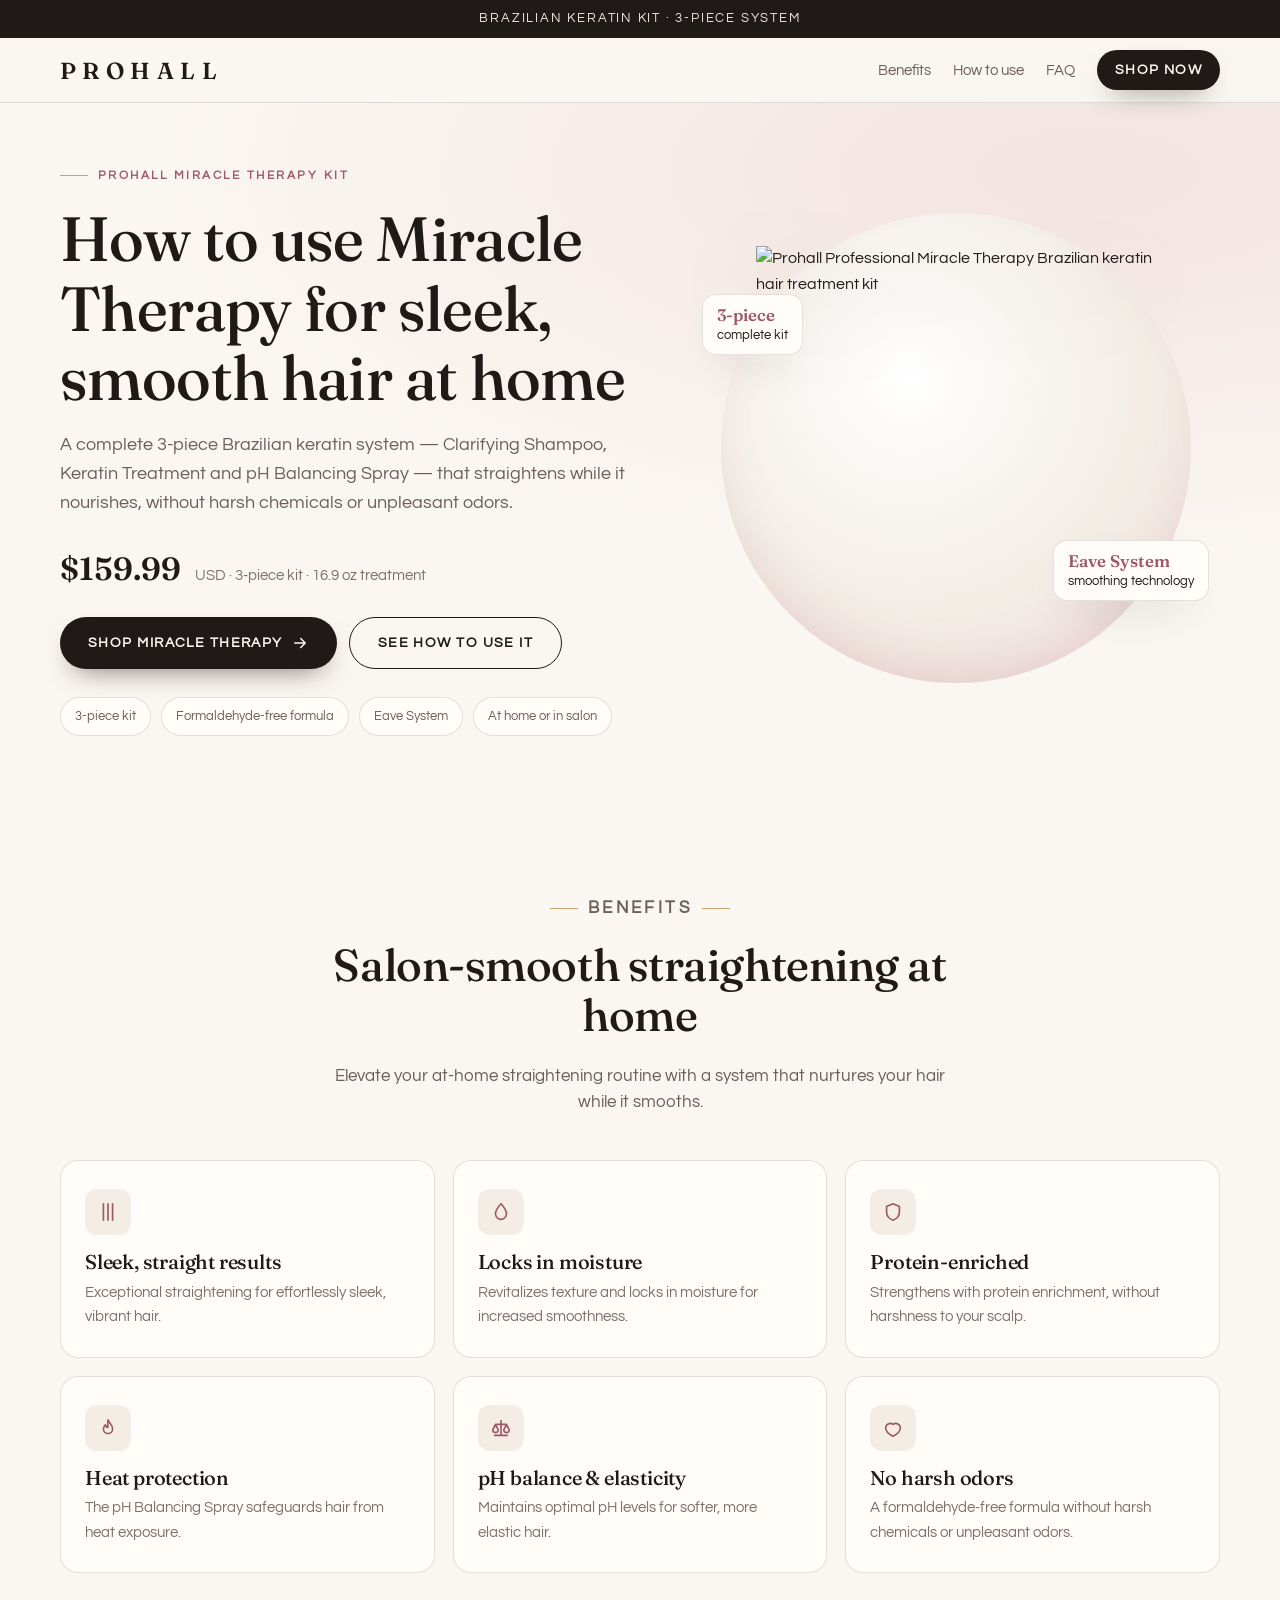
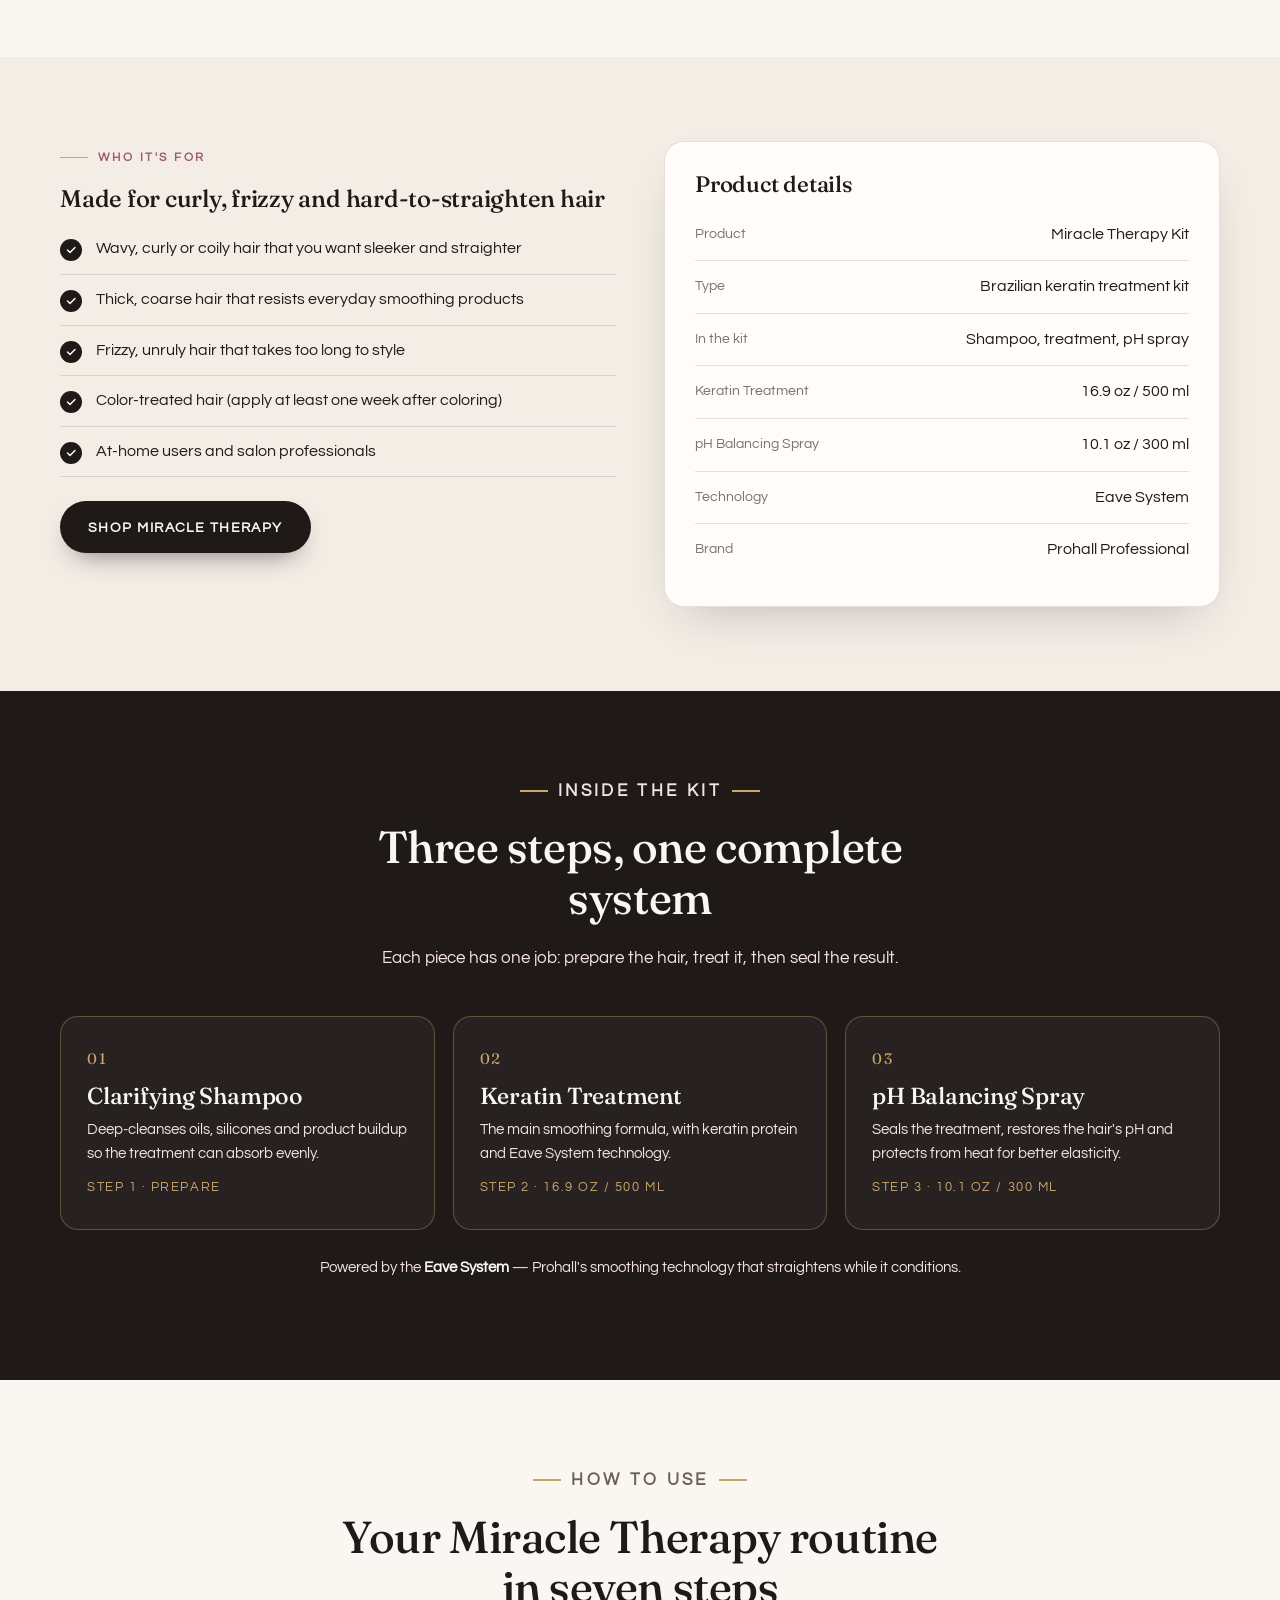
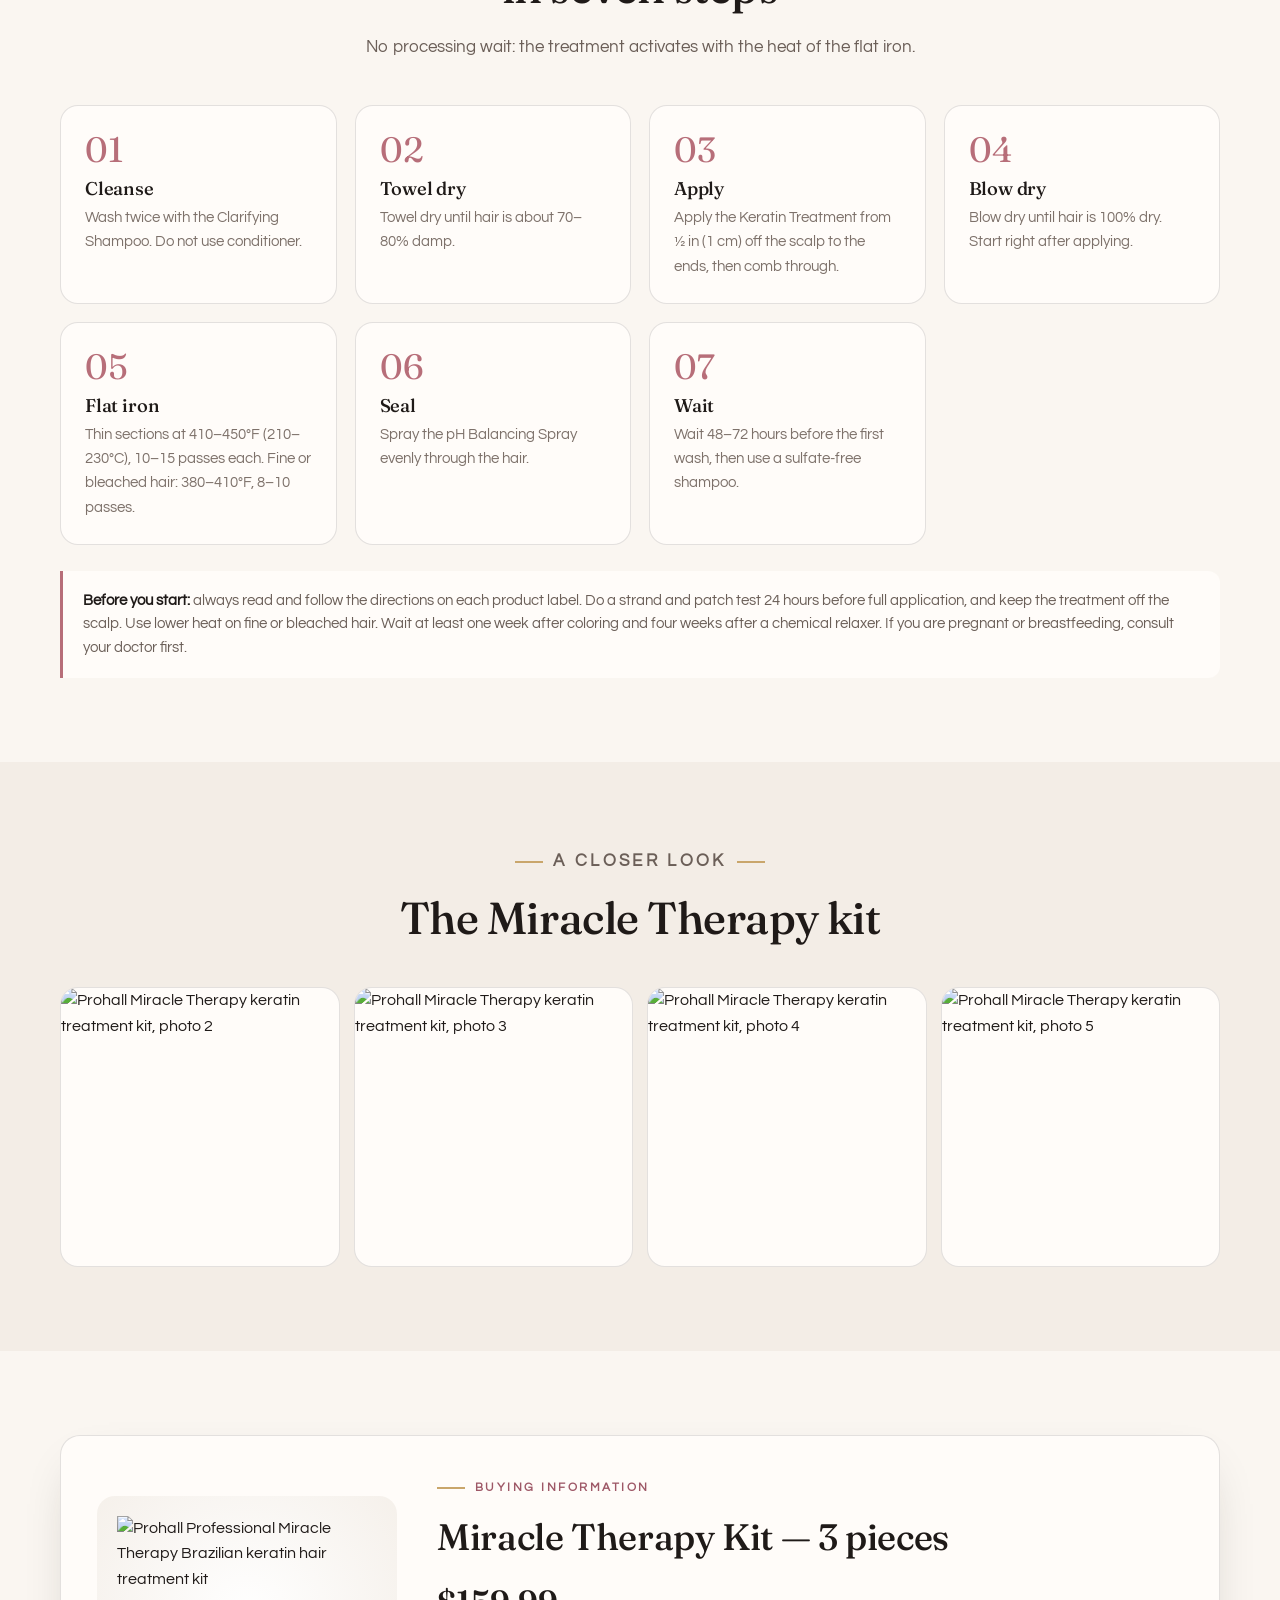
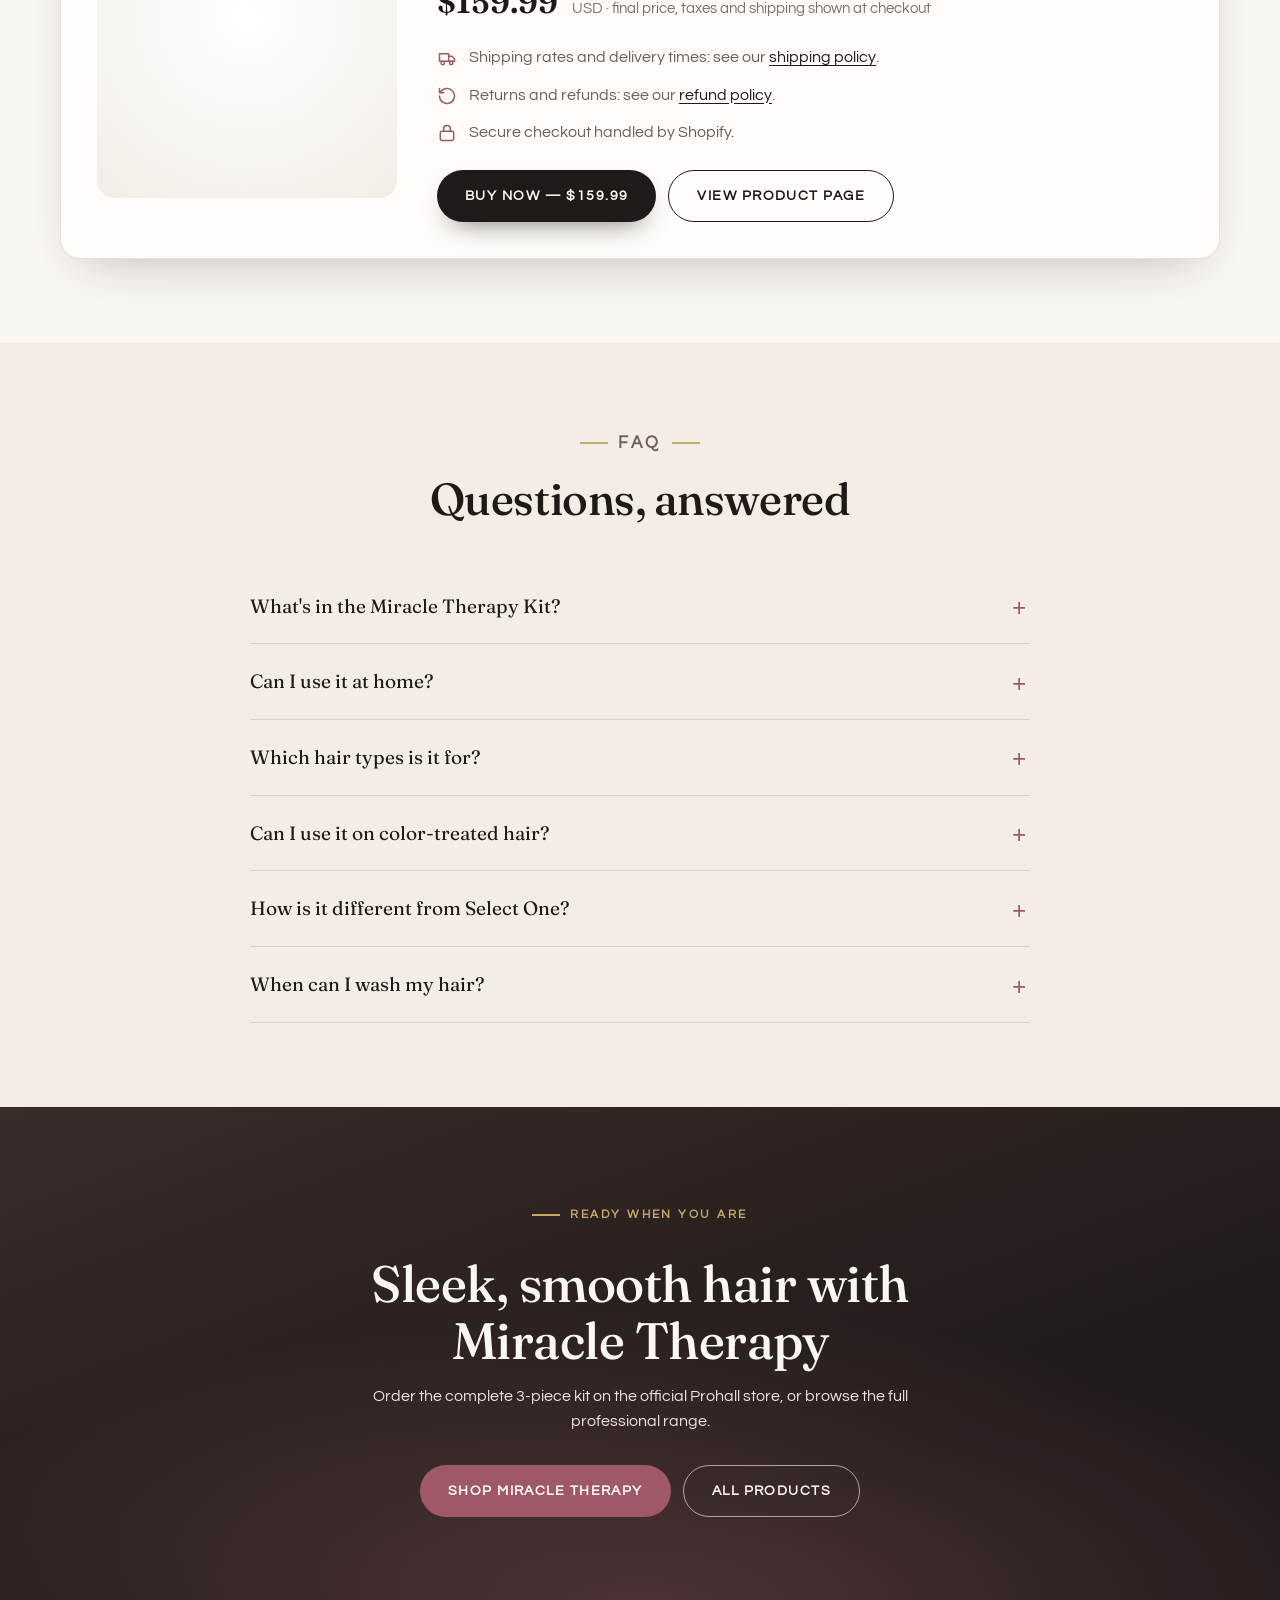
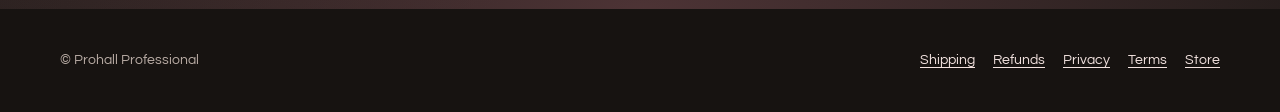
==== miracle-therapy/v1/b/index.html @ c18e9345 "Add Prohall Miracle Therapy Kit — A/B landing pages (v1) Two headline-test pages sharing one stylesh" ====
<!doctype html>
<html lang="en">
<head>
  <meta charset="utf-8">
  <meta name="viewport" content="width=device-width, initial-scale=1">
  <!-- VERSION B — headline test. Only the <title> and <h1> differ from version A. -->
  <title>How to Use Miracle Therapy | Prohall Brazilian Keratin Treatment Kit</title>
  <meta name="description" content="Prohall Miracle Therapy Kit: Clarifying Shampoo, Keratin Treatment 16.9 oz and pH Balancing Spray 10.1 oz. A 3-step Brazilian keratin system for at-home or salon straightening.">
  <meta name="robots" content="noindex">
  <link rel="preconnect" href="https://fonts.googleapis.com">
  <link rel="preconnect" href="https://fonts.gstatic.com" crossorigin>
  <link rel="stylesheet" href="https://fonts.googleapis.com/css2?family=Fraunces:ital,opsz,wght@0,9..144,400..700;1,9..144,400..700&family=Questrial&display=swap">
  <link rel="preload" as="image" href="https://cdn.shopify.com/s/files/1/0581/4065/5793/files/av.png?v=1733241601&width=900">
  <link rel="stylesheet" href="../assets/styles.css">
</head>
<body>
  <a class="skip" href="#main">Skip to content</a>

  <div class="announce">Brazilian keratin kit · 3-piece system</div>

  <header class="site-header">
    <div class="wrap">
      <span class="logo" aria-label="Prohall">PROHALL</span>
      <nav class="header-links" aria-label="Page">
        <a class="hide-sm" href="#benefits">Benefits</a>
        <a class="hide-sm" href="#how-to-use">How to use</a>
        <a class="hide-sm" href="#faq">FAQ</a>
        <a class="btn btn-primary" href="https://shop.prohall.ai/products/brazilian-keratin-hair-treatment-kit-straightening-blowout-formaldehyde-free-prohall-professional-miracle-therapy-17oz-keratina-queratina-alisador-para-el-pelo">Shop now</a>
      </nav>
    </div>
  </header>

  <main id="main">

    <!-- ============ HERO ============ -->
    <section class="hero" aria-labelledby="hero-title">
      <div class="wrap hero-grid">
        <div>
          <p class="eyebrow">Prohall Miracle Therapy Kit</p>
          <h1 id="hero-title">How to use Miracle Therapy for sleek, smooth hair at home</h1>
          <p class="hero-lede">A complete 3-piece Brazilian keratin system — Clarifying Shampoo, Keratin Treatment and pH Balancing Spray — that straightens while it nourishes, without harsh chemicals or unpleasant odors.</p>

          <div class="price-row">
            <span class="price">$159.99</span>
            <span class="price-note">USD &middot; 3-piece kit · 16.9 oz treatment</span>
          </div>

          <div class="cta-row">
            <a class="btn btn-primary" href="https://shop.prohall.ai/products/brazilian-keratin-hair-treatment-kit-straightening-blowout-formaldehyde-free-prohall-professional-miracle-therapy-17oz-keratina-queratina-alisador-para-el-pelo">
              Shop Miracle Therapy
              <svg viewBox="0 0 24 24" fill="none" stroke="currentColor" stroke-width="2" stroke-linecap="round" stroke-linejoin="round" aria-hidden="true"><path d="M5 12h14M13 6l6 6-6 6"/></svg>
            </a>
            <a class="btn btn-ghost" href="#how-to-use">See how to use it</a>
          </div>

          <ul class="chips" aria-label="Product highlights"><li>3-piece kit</li><li>Formaldehyde-free formula</li><li>Eave System</li><li>At home or in salon</li></ul>
        </div>

        <div class="hero-visual">
          <div class="halo" aria-hidden="true"></div>
          <img src="https://cdn.shopify.com/s/files/1/0581/4065/5793/files/av.png?v=1733241601&width=900"
               width="3124" height="3152"
               alt="Prohall Professional Miracle Therapy Brazilian keratin hair treatment kit">
          <div class="float-tag t1" aria-hidden="true"><strong>3-piece</strong>complete kit</div>
          <div class="float-tag t2" aria-hidden="true"><strong>Eave System</strong>smoothing technology</div>
        </div>
      </div>
    </section>

    <!-- ============ BENEFITS ============ -->
    <section class="section" id="benefits" aria-labelledby="benefits-title">
      <div class="wrap">
        <div class="section-head center">
          <p class="eyebrow">Benefits</p>
          <h2 id="benefits-title">Salon-smooth straightening at home</h2>
          <p>Elevate your at-home straightening routine with a system that nurtures your hair while it smooths.</p>
        </div>

        <div class="benefits">
          <article class="benefit">
            <div class="icon"><svg viewBox="0 0 24 24" fill="none" stroke="currentColor" stroke-width="1.8" stroke-linecap="round" stroke-linejoin="round" aria-hidden="true"><path d="M7 3v18M12 3v18M17 3v18"/></svg></div>
            <h3>Sleek, straight results</h3>
            <p>Exceptional straightening for effortlessly sleek, vibrant hair.</p>
          </article>
          <article class="benefit">
            <div class="icon"><svg viewBox="0 0 24 24" fill="none" stroke="currentColor" stroke-width="1.8" stroke-linecap="round" stroke-linejoin="round" aria-hidden="true"><path d="M12 3s6 6.5 6 11a6 6 0 0 1-12 0c0-4.5 6-11 6-11z"/></svg></div>
            <h3>Locks in moisture</h3>
            <p>Revitalizes texture and locks in moisture for increased smoothness.</p>
          </article>
          <article class="benefit">
            <div class="icon"><svg viewBox="0 0 24 24" fill="none" stroke="currentColor" stroke-width="1.8" stroke-linecap="round" stroke-linejoin="round" aria-hidden="true"><path d="M12 3l7 3v6c0 4.5-3 7.5-7 9-4-1.5-7-4.5-7-9V6z"/></svg></div>
            <h3>Protein-enriched</h3>
            <p>Strengthens with protein enrichment, without harshness to your scalp.</p>
          </article>
          <article class="benefit">
            <div class="icon"><svg viewBox="0 0 24 24" fill="none" stroke="currentColor" stroke-width="1.8" stroke-linecap="round" stroke-linejoin="round" aria-hidden="true"><path d="M12 3c1 4 5 5 5 10a5 5 0 0 1-10 0c0-2 1-3.5 2-4.5.5 2 1.5 3 3 3-1-3 0-6 0-8.5z"/></svg></div>
            <h3>Heat protection</h3>
            <p>The pH Balancing Spray safeguards hair from heat exposure.</p>
          </article>
          <article class="benefit">
            <div class="icon"><svg viewBox="0 0 24 24" fill="none" stroke="currentColor" stroke-width="1.8" stroke-linecap="round" stroke-linejoin="round" aria-hidden="true"><path d="M12 4v16M5 20h14M6 8h12M6 8l-3 6a3 3 0 0 0 6 0zM18 8l-3 6a3 3 0 0 0 6 0z"/></svg></div>
            <h3>pH balance &amp; elasticity</h3>
            <p>Maintains optimal pH levels for softer, more elastic hair.</p>
          </article>
          <article class="benefit">
            <div class="icon"><svg viewBox="0 0 24 24" fill="none" stroke="currentColor" stroke-width="1.8" stroke-linecap="round" stroke-linejoin="round" aria-hidden="true"><path d="M20 12c0 5-8 9-8 9s-8-4-8-9a5 5 0 0 1 8-4 5 5 0 0 1 8 4z"/></svg></div>
            <h3>No harsh odors</h3>
            <p>A formaldehyde-free formula without harsh chemicals or unpleasant odors.</p>
          </article>
        </div>
      </div>
    </section>

    <!-- ============ WHO IT'S FOR + SPEC ============ -->
    <section class="section section-alt" id="details" aria-labelledby="details-title">
      <div class="wrap split">
        <div>
          <p class="eyebrow">Who it&#x27;s for</p>
          <h2 id="details-title">Made for curly, frizzy and hard-to-straighten hair</h2>
          <ul class="ticks">
            <li>Wavy, curly or coily hair that you want sleeker and straighter</li>
            <li>Thick, coarse hair that resists everyday smoothing products</li>
            <li>Frizzy, unruly hair that takes too long to style</li>
            <li>Color-treated hair (apply at least one week after coloring)</li>
            <li>At-home users and salon professionals</li>
          </ul>
          <a class="btn btn-primary" href="https://shop.prohall.ai/products/brazilian-keratin-hair-treatment-kit-straightening-blowout-formaldehyde-free-prohall-professional-miracle-therapy-17oz-keratina-queratina-alisador-para-el-pelo">Shop Miracle Therapy</a>
        </div>

        <aside class="spec" aria-label="Product details">
          <h3>Product details</h3>
          <dl>
            <dt>Product</dt><dd>Miracle Therapy Kit</dd>
            <dt>Type</dt><dd>Brazilian keratin treatment kit</dd>
            <dt>In the kit</dt><dd>Shampoo, treatment, pH spray</dd>
            <dt>Keratin Treatment</dt><dd>16.9 oz / 500 ml</dd>
            <dt>pH Balancing Spray</dt><dd>10.1 oz / 300 ml</dd>
            <dt>Technology</dt><dd>Eave System</dd>
            <dt>Brand</dt><dd>Prohall Professional</dd>
          </dl>
        </aside>
      </div>
    </section>

    <!-- ============ FORMULA / KIT ============ -->
    <section class="section section-dark" id="formula" aria-labelledby="formula-title">
      <div class="wrap">
        <div class="section-head center">
          <p class="eyebrow">Inside the kit</p>
          <h2 id="formula-title">Three steps, one complete system</h2>
          <p>Each piece has one job: prepare the hair, treat it, then seal the result.</p>
        </div>
        <div class="ingredients">
          <article class="ingredient">
            <span class="num">01</span>
            <h3>Clarifying Shampoo</h3>
            <p>Deep-cleanses oils, silicones and product buildup so the treatment can absorb evenly.</p>
            <span class="size">Step 1 · Prepare</span>
          </article>
          <article class="ingredient">
            <span class="num">02</span>
            <h3>Keratin Treatment</h3>
            <p>The main smoothing formula, with keratin protein and Eave System technology.</p>
            <span class="size">Step 2 · 16.9 oz / 500 ml</span>
          </article>
          <article class="ingredient">
            <span class="num">03</span>
            <h3>pH Balancing Spray</h3>
            <p>Seals the treatment, restores the hair&#x27;s pH and protects from heat for better elasticity.</p>
            <span class="size">Step 3 · 10.1 oz / 300 ml</span>
          </article>
        </div>
        <p class="lumini">Powered by the <strong>Eave System</strong> — Prohall's smoothing technology that straightens while it conditions.</p>
      </div>
    </section>

    <!-- ============ HOW TO USE ============ -->
    <section class="section" id="how-to-use" aria-labelledby="howto-title">
      <div class="wrap">
        <div class="section-head center">
          <p class="eyebrow">How to use</p>
          <h2 id="howto-title">Your Miracle Therapy routine in seven steps</h2>
          <p>No processing wait: the treatment activates with the heat of the flat iron.</p>
        </div>
        <ol class="steps cols-4">
          <li><h3>Cleanse</h3><p>Wash twice with the Clarifying Shampoo. Do not use conditioner.</p></li>
          <li><h3>Towel dry</h3><p>Towel dry until hair is about 70–80% damp.</p></li>
          <li><h3>Apply</h3><p>Apply the Keratin Treatment from ½ in (1 cm) off the scalp to the ends, then comb through.</p></li>
          <li><h3>Blow dry</h3><p>Blow dry until hair is 100% dry. Start right after applying.</p></li>
          <li><h3>Flat iron</h3><p>Thin sections at 410–450°F (210–230°C), 10–15 passes each. Fine or bleached hair: 380–410°F, 8–10 passes.</p></li>
          <li><h3>Seal</h3><p>Spray the pH Balancing Spray evenly through the hair.</p></li>
          <li><h3>Wait</h3><p>Wait 48–72 hours before the first wash, then use a sulfate-free shampoo.</p></li>
        </ol>
        <div class="note">
          <strong>Before you start:</strong> always read and follow the directions on each product label. Do a strand and patch test 24 hours before full application, and keep the treatment off the scalp. Use lower heat on fine or bleached hair. Wait at least one week after coloring and four weeks after a chemical relaxer. If you are pregnant or breastfeeding, consult your doctor first.
        </div>
      </div>
    </section>

    <!-- ============ GALLERY ============ -->
    <section class="section section-alt" id="gallery" aria-labelledby="gallery-title">
      <div class="wrap">
        <div class="section-head center">
          <p class="eyebrow">A closer look</p>
          <h2 id="gallery-title">The Miracle Therapy kit</h2>
        </div>
        <div class="gallery">
          <figure><img src="https://cdn.shopify.com/s/files/1/0581/4065/5793/files/7158-K7ud-L._SL1500.jpg?v=1733242667&width=700" width="700" height="700" loading="lazy" alt="Prohall Miracle Therapy keratin treatment kit, photo 2"></figure>
          <figure><img src="https://cdn.shopify.com/s/files/1/0581/4065/5793/files/71p83jw_avL._SL1500.jpg?v=1733242666&width=700" width="700" height="700" loading="lazy" alt="Prohall Miracle Therapy keratin treatment kit, photo 3"></figure>
          <figure><img src="https://cdn.shopify.com/s/files/1/0581/4065/5793/files/71bYhLJczsL._SL1500.jpg?v=1733242666&width=700" width="700" height="700" loading="lazy" alt="Prohall Miracle Therapy keratin treatment kit, photo 4"></figure>
          <figure><img src="https://cdn.shopify.com/s/files/1/0581/4065/5793/files/71W67Wo0K_L._SL1500.jpg?v=1733242667&width=700" width="700" height="700" loading="lazy" alt="Prohall Miracle Therapy keratin treatment kit, photo 5"></figure>
        </div>
      </div>
    </section>

    <!-- ============ BUYING INFORMATION ============ -->
    <section class="section" id="buy" aria-labelledby="buy-title">
      <div class="wrap">
        <div class="buy-card">
          <div class="pack">
            <img src="https://cdn.shopify.com/s/files/1/0581/4065/5793/files/av.png?v=1733241601&width=600"
                 width="3124" height="3152" loading="lazy"
                 alt="Prohall Professional Miracle Therapy Brazilian keratin hair treatment kit">
          </div>
          <div>
            <p class="eyebrow">Buying information</p>
            <h2 id="buy-title">Miracle Therapy Kit — 3 pieces</h2>
            <div class="price-row" style="margin:6px 0 4px">
              <span class="price">$159.99</span>
              <span class="price-note">USD &middot; final price, taxes and shipping shown at checkout</span>
            </div>
            <ul class="info-list">
              <li>
                <svg viewBox="0 0 24 24" fill="none" stroke="currentColor" stroke-width="1.8" stroke-linecap="round" stroke-linejoin="round" aria-hidden="true"><path d="M3 7h11v9H3zM14 10h4l3 3v3h-7"/><circle cx="7" cy="18" r="2"/><circle cx="17" cy="18" r="2"/></svg>
                <span>Shipping rates and delivery times: see our <a href="https://shop.prohall.ai/policies/shipping-policy">shipping policy</a>.</span>
              </li>
              <li>
                <svg viewBox="0 0 24 24" fill="none" stroke="currentColor" stroke-width="1.8" stroke-linecap="round" stroke-linejoin="round" aria-hidden="true"><path d="M3 12a9 9 0 1 0 3-6.7L3 8M3 3v5h5"/></svg>
                <span>Returns and refunds: see our <a href="https://shop.prohall.ai/policies/refund-policy">refund policy</a>.</span>
              </li>
              <li>
                <svg viewBox="0 0 24 24" fill="none" stroke="currentColor" stroke-width="1.8" stroke-linecap="round" stroke-linejoin="round" aria-hidden="true"><rect x="4" y="10" width="16" height="11" rx="2"/><path d="M8 10V7a4 4 0 0 1 8 0v3"/></svg>
                <span>Secure checkout handled by Shopify.</span>
              </li>
            </ul>
            <div class="cta-row">
              <a class="btn btn-primary" href="https://shop.prohall.ai/cart/44946754306225:1">Buy now &mdash; $159.99</a>
              <a class="btn btn-ghost" href="https://shop.prohall.ai/products/brazilian-keratin-hair-treatment-kit-straightening-blowout-formaldehyde-free-prohall-professional-miracle-therapy-17oz-keratina-queratina-alisador-para-el-pelo">View product page</a>
            </div>
          </div>
        </div>
      </div>
    </section>

    <!-- ============ FAQ ============ -->
    <section class="section section-alt" id="faq" aria-labelledby="faq-title">
      <div class="wrap">
        <div class="section-head center">
          <p class="eyebrow">FAQ</p>
          <h2 id="faq-title">Questions, answered</h2>
        </div>
        <div class="faq">
          <details>
            <summary>What&#x27;s in the Miracle Therapy Kit?</summary>
            <p>A Clarifying Shampoo, the Miracle Therapy Keratin Treatment (16.9 oz / 500 ml) and a pH Balancing Spray (10.1 oz / 300 ml).</p>
          </details>
          <details>
            <summary>Can I use it at home?</summary>
            <p>Yes. The kit is designed for both salon and at-home use, with a clear three-step system.</p>
          </details>
          <details>
            <summary>Which hair types is it for?</summary>
            <p>All hair types, from wavy to coily. Use less product, thinner sections and lower heat on fine or bleached hair.</p>
          </details>
          <details>
            <summary>Can I use it on color-treated hair?</summary>
            <p>Yes. Apply the treatment at least one week after coloring so the color has fully settled.</p>
          </details>
          <details>
            <summary>How is it different from Select One?</summary>
            <p>Miracle Therapy is a stronger 3-piece straightening system. Select One is a single-product thermal anti-frizz treatment that smooths while keeping more of your texture.</p>
          </details>
          <details>
            <summary>When can I wash my hair?</summary>
            <p>Wait 48–72 hours before the first wash, then switch to a sulfate-free shampoo to help the result last.</p>
          </details>
        </div>
      </div>
    </section>

    <!-- ============ FINAL ACTION ============ -->
    <section class="final" aria-labelledby="final-title">
      <div class="wrap">
        <p class="eyebrow">Ready when you are</p>
        <h2 id="final-title">Sleek, smooth hair with Miracle Therapy</h2>
        <p>Order the complete 3-piece kit on the official Prohall store, or browse the full professional range.</p>
        <div class="cta-row">
          <a class="btn btn-gold" href="https://shop.prohall.ai/products/brazilian-keratin-hair-treatment-kit-straightening-blowout-formaldehyde-free-prohall-professional-miracle-therapy-17oz-keratina-queratina-alisador-para-el-pelo">Shop Miracle Therapy</a>
          <a class="btn btn-ghost" href="https://shop.prohall.ai/collections/all">All products</a>
        </div>
      </div>
    </section>
  </main>

  <footer class="site-footer">
    <div class="wrap">
      <span>&copy; Prohall Professional</span>
      <nav aria-label="Store policies">
        <a href="https://shop.prohall.ai/policies/shipping-policy">Shipping</a>
        <a href="https://shop.prohall.ai/policies/refund-policy">Refunds</a>
        <a href="https://shop.prohall.ai/policies/privacy-policy">Privacy</a>
        <a href="https://shop.prohall.ai/policies/terms-of-service">Terms</a>
        <a href="https://shop.prohall.ai/">Store</a>
      </nav>
    </div>
  </footer>

  <div class="sticky-buy">
    <span class="s-name"><strong>Miracle Therapy</strong>$159.99 &middot; 3-piece kit</span>
    <a class="btn btn-primary" href="https://shop.prohall.ai/products/brazilian-keratin-hair-treatment-kit-straightening-blowout-formaldehyde-free-prohall-professional-miracle-therapy-17oz-keratina-queratina-alisador-para-el-pelo">Shop now</a>
  </div>

  <!-- Split tracking: replace this tag with the EXACT one copied from
       Split -> New run -> Install tracking. Same tag on A and B. -->
  <script defer src="https://YOUR-TOOL-DOMAIN/external-landing.js"
    data-split-experiment="EXPERIMENT-ID-FROM-DASHBOARD"
    data-split-storefront="shop.prohall.ai"></script>
</body>
</html>
---- miracle-therapy/v1/assets/styles.css ----
/* Prohall Miracle Therapy Kit — shared layout for versions A and B.
   Both pages load this same file so only the headline differs. */

:root {
  /* Tokens matched to the live shop.prohall.ai theme ("Blush & Champagne", lux-tokens.css) */
  --ivory: #FAF6F1;      /* --lux-canvas   */
  --cream: #F3EDE6;      /* --lux-canvas-2 */
  --sand: #F3E3E0;       /* --lux-blush    */
  --espresso: #1F1A18;   /* --lux-ink      */
  --cocoa: #6B5F58;      /* --lux-ink-soft */
  --muted: #7d716a;
  --gold: #B76E79;       /* --lux-rose (primary accent) */
  --gold-deep: #9E5867;  /* --lux-rose-deep */
  --champagne: #C9A66B;  /* --lux-gold, used sparingly */
  --line: rgba(31, 26, 24, .12);
  --white: #FFFCF9;      /* --lux-card */
  --radius: 18px;        /* theme card radius */
  --radius-lg: 20px;     /* theme media radius */
  --shadow: 0 20px 50px -24px rgba(31, 26, 24, .3);
  --ease: cubic-bezier(.16, 1, .3, 1);
  --serif: "Fraunces", "Cormorant Garamond", Georgia, "Times New Roman", serif;
  --sans: "Questrial", -apple-system, BlinkMacSystemFont, "Segoe UI", Roboto, Arial, sans-serif;
  --wrap: 1200px;        /* theme page width */
}

*, *::before, *::after { box-sizing: border-box; }
html { scroll-behavior: smooth; -webkit-text-size-adjust: 100%; }
@media (prefers-reduced-motion: reduce) { html { scroll-behavior: auto; } * { transition: none !important; animation: none !important; } }

body {
  margin: 0;
  font-family: var(--sans);
  font-size: 16px;
  line-height: 1.6;
  color: var(--espresso);
  background: var(--ivory);
  -webkit-font-smoothing: antialiased;
}

img { max-width: 100%; height: auto; display: block; }
a { color: inherit; }
h1, h2, h3 { font-family: var(--serif); font-weight: 500; line-height: 1.12; margin: 0 0 .5em; letter-spacing: -.01em; }
p { margin: 0 0 1em; }

.wrap { width: 100%; max-width: var(--wrap); margin: 0 auto; padding: 0 20px; }

.skip { position: absolute; left: -9999px; top: 0; background: var(--espresso); color: var(--white); padding: 10px 16px; z-index: 100; }
.skip:focus { left: 12px; top: 12px; }

:focus-visible { outline: 3px solid var(--gold); outline-offset: 3px; border-radius: 6px; }

/* ---------- Buttons ---------- */
.btn {
  display: inline-flex; align-items: center; justify-content: center; gap: .55em;
  min-height: 52px; padding: 0 28px;
  border-radius: 999px;
  font-weight: 600; font-size: .9rem; letter-spacing: .1em; text-transform: uppercase;
  text-decoration: none;
  transition: transform .35s var(--ease), background-color .35s var(--ease), box-shadow .35s var(--ease), color .35s var(--ease);
}
.btn:hover { transform: translateY(-1px); }
.btn-primary { background: var(--espresso); color: var(--ivory); box-shadow: 0 12px 28px -14px rgba(31, 26, 24, .7); }
.btn-primary:hover { background: var(--gold-deep); }
.btn-ghost { background: transparent; color: var(--espresso); border: 1.5px solid var(--espresso); }
.btn-ghost:hover { background: var(--espresso); color: var(--ivory); }
.btn-gold { background: var(--gold-deep); color: var(--white); }
.btn-gold:hover { background: #874a57; }
.btn svg { width: 18px; height: 18px; flex: none; }

/* ---------- Announcement + header ---------- */
.announce {
  background: var(--espresso); color: var(--sand);
  text-align: center; font-size: .8rem; letter-spacing: .14em; text-transform: uppercase;
  padding: 9px 16px;
}
.site-header { border-bottom: 1px solid var(--line); background: rgba(250, 246, 241, .92); backdrop-filter: blur(8px); position: sticky; top: 0; z-index: 20; }
.site-header .wrap { display: flex; align-items: center; justify-content: space-between; height: 64px; }
.logo { font-family: var(--serif); font-size: 1.45rem; letter-spacing: .28em; text-decoration: none; font-weight: 600; }
.header-links { display: flex; align-items: center; gap: 22px; font-size: .92rem; }
.header-links a { text-decoration: none; color: var(--cocoa); }
.header-links a:hover { color: var(--espresso); text-decoration: underline; text-underline-offset: 4px; }
.header-links .btn { min-height: 40px; padding: 0 18px; font-size: .88rem; color: var(--ivory); }
.header-links .btn:hover { color: var(--ivory); text-decoration: none; }
@media (max-width: 640px) { .header-links .hide-sm { display: none; } }

/* ---------- Hero ---------- */
.hero { position: relative; overflow: hidden; padding: 56px 0 72px; background: radial-gradient(120% 90% at 85% 10%, #F3E3E0 0%, rgba(243, 227, 224, 0) 60%), var(--ivory); }
.hero-grid { display: grid; grid-template-columns: 1.05fr .95fr; gap: 48px; align-items: center; }
.eyebrow { display: inline-flex; align-items: center; gap: 10px; font-size: .78rem; letter-spacing: .2em; text-transform: uppercase; color: var(--gold-deep); font-weight: 600; margin-bottom: 18px; }
.eyebrow::before { content: ""; width: 28px; height: 1.5px; background: var(--champagne); }
.hero h1 { font-size: clamp(2.3rem, 5.2vw, 3.9rem); margin-bottom: 18px; }
.hero h1 em { font-style: italic; color: var(--gold-deep); }
.hero-lede { font-size: 1.12rem; color: var(--cocoa); max-width: 34em; }
.price-row { display: flex; align-items: baseline; gap: 14px; margin: 26px 0 22px; flex-wrap: wrap; }
.price { font-family: var(--serif); font-size: 2rem; font-weight: 600; }
.price-note { color: var(--muted); font-size: .92rem; }
.cta-row { display: flex; flex-wrap: wrap; gap: 12px; }
.chips { list-style: none; padding: 0; margin: 28px 0 0; display: flex; flex-wrap: wrap; gap: 10px; }
.chips li { font-size: .84rem; padding: 8px 14px; border: 1px solid var(--line); border-radius: 999px; background: var(--white); color: var(--cocoa); }

.hero-visual { position: relative; display: grid; place-items: center; }
.hero-visual .halo { position: absolute; width: min(92%, 470px); aspect-ratio: 1; border-radius: 50%; background: radial-gradient(circle at 40% 35%, #fff 0%, var(--cream) 55%, var(--sand) 100%); box-shadow: inset 0 -30px 60px -30px rgba(183, 110, 121, .3); }
.hero-visual img { position: relative; width: min(78%, 400px); filter: drop-shadow(0 30px 40px rgba(31, 26, 24, .25)); }
.float-tag { position: absolute; background: var(--white); border: 1px solid var(--line); border-radius: 14px; padding: 10px 14px; font-size: .82rem; box-shadow: var(--shadow); line-height: 1.3; }
.float-tag strong { display: block; font-family: var(--serif); font-size: 1.05rem; font-weight: 600; color: var(--gold-deep); }
.float-tag.t1 { top: 12%; left: 2%; }
.float-tag.t2 { bottom: 12%; right: 2%; }

@media (max-width: 880px) {
  .hero { padding: 36px 0 56px; }
  .hero-grid { grid-template-columns: 1fr; gap: 36px; }
  .hero-visual { order: -1; min-height: 240px; }
  .hero-visual .halo { width: min(64%, 260px); }
  .hero-visual img { width: min(46%, 200px); }
  .float-tag { padding: 7px 11px; font-size: .74rem; }
  .float-tag strong { font-size: .92rem; }
  .float-tag.t1 { top: 6%; left: 0; }
  .float-tag.t2 { bottom: 6%; right: 0; }
  .hero h1 { font-size: clamp(2rem, 8.4vw, 2.6rem); }
  .announce { font-size: .7rem; letter-spacing: .1em; }
  .cta-row .btn { flex: 1 1 100%; }
}

/* ---------- Sections ---------- */
section { scroll-margin-top: 72px; }
.section { padding: 84px 0; }
.section-alt { background: var(--cream); }
.section-dark { background: var(--espresso); color: var(--ivory); }
.section-head { max-width: 640px; margin-bottom: 44px; }
.section-head.center { margin-left: auto; margin-right: auto; text-align: center; }
.section-head.center .eyebrow::after { content: ""; width: 28px; height: 1.5px; background: var(--champagne); }
.section-dark .eyebrow, .final .eyebrow { color: var(--champagne); }
.section-head h2 { font-size: clamp(1.9rem, 3.8vw, 2.8rem); }
.section-head p { color: var(--cocoa); font-size: 1.05rem; }
.section-dark .section-head p { color: var(--sand); }
@media (max-width: 640px) { .section { padding: 60px 0; } }

/* Benefits */
.benefits { display: grid; grid-template-columns: repeat(3, 1fr); gap: 18px; }
.benefit { background: var(--white); border: 1px solid var(--line); border-radius: var(--radius); padding: 28px 24px; transition: transform .2s ease, box-shadow .2s ease; }
.benefit:hover { transform: translateY(-3px); box-shadow: var(--shadow); }
.benefit .icon { width: 46px; height: 46px; border-radius: 12px; display: grid; place-items: center; background: var(--cream); color: var(--gold-deep); margin-bottom: 16px; }
.benefit .icon svg { width: 22px; height: 22px; }
.benefit h3 { font-size: 1.25rem; margin-bottom: 6px; }
.benefit p { color: var(--muted); margin: 0; font-size: .96rem; }
@media (max-width: 880px) { .benefits { grid-template-columns: 1fr 1fr; } }
@media (max-width: 560px) { .benefits { grid-template-columns: 1fr; } }

/* Who it's for + spec */
.split { display: grid; grid-template-columns: 1fr 1fr; gap: 48px; align-items: start; }
@media (max-width: 880px) { .split { grid-template-columns: 1fr; gap: 32px; } }
.ticks { list-style: none; padding: 0; margin: 0 0 24px; }
.ticks li { position: relative; padding: 12px 0 12px 36px; border-bottom: 1px solid var(--line); }
.ticks li::before { content: ""; position: absolute; left: 0; top: 15px; width: 22px; height: 22px; border-radius: 50%; background: var(--espresso) url("data:image/svg+xml,%3Csvg xmlns='http://www.w3.org/2000/svg' viewBox='0 0 24 24' fill='none' stroke='%23FAF6F1' stroke-width='3' stroke-linecap='round' stroke-linejoin='round'%3E%3Cpath d='M5 12l5 5L20 7'/%3E%3C/svg%3E") center / 12px no-repeat; }
.spec { background: var(--white); border: 1px solid var(--line); border-radius: var(--radius-lg); padding: 30px; box-shadow: var(--shadow); }
.spec h3 { font-size: 1.4rem; }
.spec dl { margin: 0; display: grid; grid-template-columns: auto 1fr; }
.spec dt, .spec dd { padding: 13px 0; border-bottom: 1px solid var(--line); margin: 0; }
.spec dt { color: var(--muted); font-size: .9rem; padding-right: 18px; }
.spec dd { font-weight: 500; text-align: right; }
.spec dl > :nth-last-child(-n+2) { border-bottom: 0; }

/* Ingredients */
.ingredients { display: grid; grid-template-columns: repeat(3, 1fr); gap: 18px; }
.ingredient { border: 1px solid rgba(201, 166, 107, .35); border-radius: var(--radius); padding: 30px 26px; background: rgba(255, 255, 255, .04); }
.ingredient .num { font-family: var(--serif); font-size: .95rem; color: var(--champagne); letter-spacing: .1em; }
.ingredient h3 { font-size: 1.45rem; margin: 10px 0 8px; color: var(--ivory); }
.ingredient p { color: var(--sand); margin: 0; font-size: .96rem; }
.lumini { margin-top: 26px; text-align: center; color: var(--sand); font-size: .95rem; }
.lumini strong { color: var(--ivory); }
@media (max-width: 880px) { .ingredients { grid-template-columns: 1fr; } }

/* Steps */
.steps { list-style: none; counter-reset: step; padding: 0; margin: 0; display: grid; grid-template-columns: repeat(3, 1fr); gap: 18px; }
.steps li { counter-increment: step; background: var(--white); border: 1px solid var(--line); border-radius: var(--radius); padding: 26px 24px 24px; position: relative; }
.steps li::before { content: counter(step, decimal-leading-zero); font-family: var(--serif); font-size: 2.2rem; color: var(--gold); line-height: 1; display: block; margin-bottom: 12px; }
.steps h3 { font-size: 1.15rem; margin-bottom: 6px; }
.steps p { margin: 0; color: var(--muted); font-size: .95rem; }
@media (max-width: 880px) { .steps { grid-template-columns: 1fr 1fr; } }
@media (max-width: 560px) { .steps { grid-template-columns: 1fr; } }
.note { margin-top: 26px; padding: 18px 20px; border-left: 3px solid var(--gold); background: var(--white); border-radius: 0 12px 12px 0; font-size: .92rem; color: var(--cocoa); }
.note strong { color: var(--espresso); }

/* Buying info */
.buy-card { display: grid; grid-template-columns: 300px 1fr; gap: 40px; align-items: center; background: var(--white); border: 1px solid var(--line); border-radius: var(--radius-lg); padding: 36px; box-shadow: var(--shadow); }
.buy-card .pack { background: radial-gradient(circle at 50% 40%, #fff, var(--cream)); border-radius: var(--radius); padding: 20px; }
.buy-card h2 { font-size: clamp(1.7rem, 3vw, 2.3rem); }
.info-list { list-style: none; padding: 0; margin: 18px 0 24px; display: grid; gap: 12px; }
.info-list li { display: flex; gap: 12px; align-items: flex-start; color: var(--cocoa); }
.info-list svg { width: 20px; height: 20px; flex: none; color: var(--gold-deep); margin-top: 3px; }
.info-list a { color: var(--espresso); font-weight: 500; text-underline-offset: 3px; }
@media (max-width: 760px) { .buy-card { grid-template-columns: 1fr; padding: 24px; gap: 20px; } .buy-card .pack { max-width: 240px; margin: 0 auto; } }

/* FAQ */
.faq { max-width: 780px; margin: 0 auto; }
.faq details { border-bottom: 1px solid var(--line); }
.faq summary { list-style: none; cursor: pointer; padding: 22px 40px 22px 0; font-family: var(--serif); font-size: 1.2rem; position: relative; }
.faq summary::-webkit-details-marker { display: none; }
.faq summary::after { content: "+"; position: absolute; right: 4px; top: 50%; transform: translateY(-50%); font-family: var(--sans); font-size: 1.6rem; color: var(--gold-deep); transition: transform .2s ease; }
.faq details[open] summary::after { transform: translateY(-50%) rotate(45deg); }
.faq details p { color: var(--cocoa); padding-bottom: 20px; margin: 0; }

/* Final CTA */
.final { text-align: center; background: linear-gradient(160deg, #3a2c2a 0%, var(--espresso) 70%); color: var(--ivory); padding: 92px 0; position: relative; overflow: hidden; }
.final::before { content: ""; position: absolute; inset: auto -10% -60% -10%; height: 120%; background: radial-gradient(closest-side, rgba(183, 110, 121, .3), transparent); pointer-events: none; }
.final .wrap { position: relative; }
.final h2 { font-size: clamp(2rem, 4.4vw, 3.2rem); max-width: 18ch; margin: 0 auto 14px; }
.final p { color: var(--sand); max-width: 36em; margin: 0 auto 30px; }
.final .cta-row { justify-content: center; }
.final .btn-ghost { color: var(--ivory); border-color: rgba(250, 246, 241, .6); }
.final .btn-ghost:hover { background: var(--ivory); color: var(--espresso); }
@media (max-width: 560px) { .final .cta-row .btn { flex: 1 1 100%; } }

/* Footer */
.site-footer { background: #171311; color: #b9aca5; padding: 40px 0 110px; font-size: .88rem; }
.site-footer .wrap { display: flex; flex-wrap: wrap; justify-content: space-between; gap: 20px; }
.site-footer nav { display: flex; flex-wrap: wrap; gap: 18px; }
.site-footer a { color: #F3E3E0; text-underline-offset: 3px; }
@media (min-width: 881px) { .site-footer { padding-bottom: 40px; } }

/* Sticky mobile buy bar */
.sticky-buy { position: fixed; left: 0; right: 0; bottom: 0; z-index: 30; display: none; align-items: center; gap: 12px; padding: 12px 16px calc(12px + env(safe-area-inset-bottom)); background: rgba(250, 246, 241, .97); border-top: 1px solid var(--line); box-shadow: 0 -10px 30px -18px rgba(31, 26, 24, .4); }
.sticky-buy .s-name { flex: 1; line-height: 1.25; font-size: .9rem; }
.sticky-buy .s-name strong { display: block; font-family: var(--serif); font-size: 1rem; }
.sticky-buy .btn { min-height: 46px; padding: 0 22px; }
@media (max-width: 880px) { .sticky-buy { display: flex; } }

/* ---------- Flexible grids (column count follows item count) ---------- */
.ingredients.cols-2 { grid-template-columns: repeat(2, 1fr); max-width: 820px; margin: 0 auto; }
.ingredients.cols-4 { grid-template-columns: repeat(4, 1fr); }
.steps.cols-4 { grid-template-columns: repeat(4, 1fr); }
@media (max-width: 1000px) { .ingredients.cols-4 { grid-template-columns: 1fr 1fr; } .steps.cols-4 { grid-template-columns: 1fr 1fr; } }
@media (max-width: 560px) { .ingredients.cols-2, .ingredients.cols-4, .steps.cols-4 { grid-template-columns: 1fr; } }
.ingredient .size { display: inline-block; margin-top: 12px; font-size: .8rem; letter-spacing: .12em; text-transform: uppercase; color: var(--champagne); }

/* ---------- Product gallery ---------- */
.gallery { display: grid; grid-template-columns: repeat(4, 1fr); gap: 14px; }
.gallery figure { margin: 0; background: var(--white); border: 1px solid var(--line); border-radius: var(--radius); overflow: hidden; aspect-ratio: 1; }
.gallery img { width: 100%; height: 100%; object-fit: cover; }
@media (max-width: 760px) { .gallery { grid-template-columns: 1fr 1fr; } }

/* ---------- Size picker (multi-variant products) ---------- */
.sizes { display: grid; grid-template-columns: 1fr 1fr; gap: 12px; margin: 18px 0 22px; }
.size-card { display: block; text-decoration: none; border: 1.5px solid var(--line); border-radius: var(--radius); padding: 16px 18px; background: var(--white); transition: border-color .35s var(--ease), transform .35s var(--ease); }
.size-card:hover { border-color: var(--gold-deep); transform: translateY(-2px); }
.size-card .sz { display: block; font-size: .78rem; letter-spacing: .14em; text-transform: uppercase; color: var(--muted); }
.size-card .pr { display: block; font-family: var(--serif); font-size: 1.5rem; font-weight: 600; margin: 2px 0 6px; }
.size-card .go { font-size: .82rem; font-weight: 600; letter-spacing: .08em; text-transform: uppercase; color: var(--gold-deep); }
@media (max-width: 420px) { .sizes { grid-template-columns: 1fr; } }

/* Keep tall product photos (e.g. portrait bottle shots) in proportion */
.hero-visual img { max-height: 480px; object-fit: contain; }
.buy-card .pack img { max-height: 320px; width: 100%; object-fit: contain; }
@media (max-width: 880px) { .hero-visual img { max-height: 260px; } }
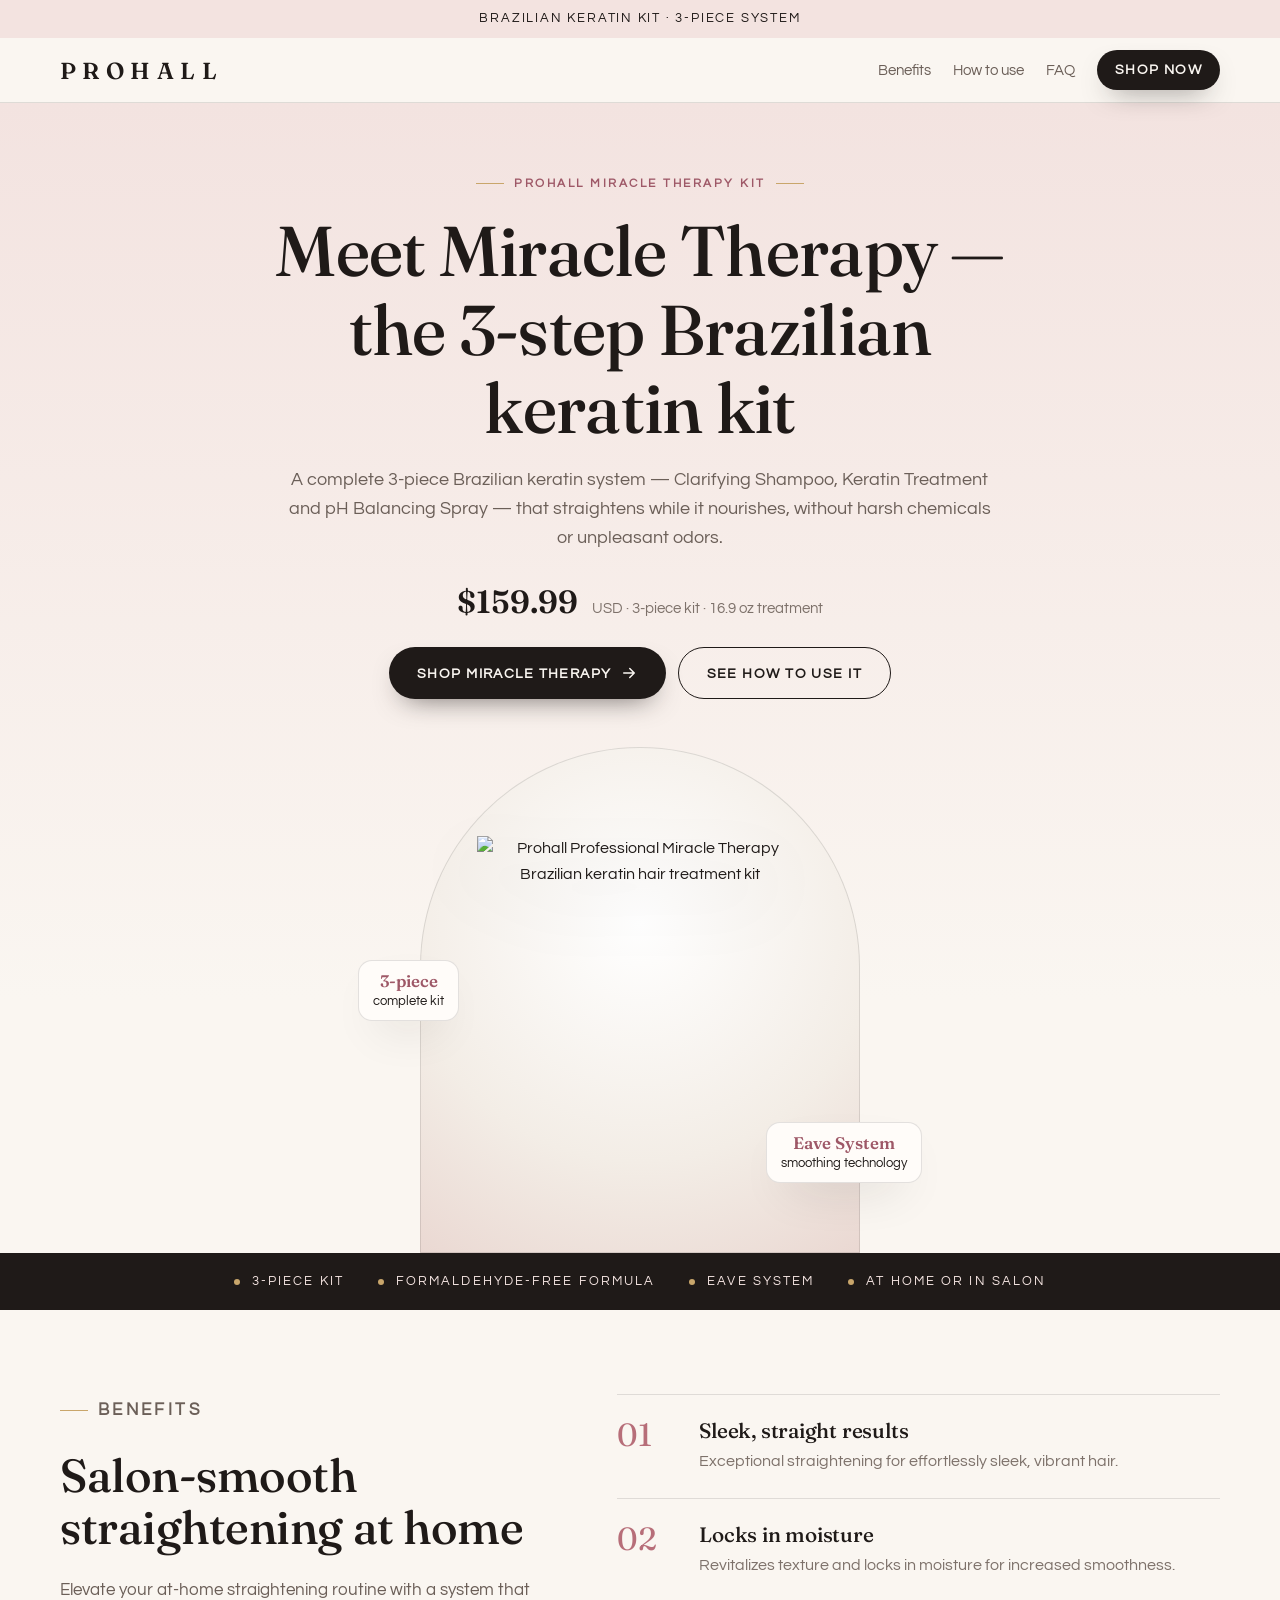
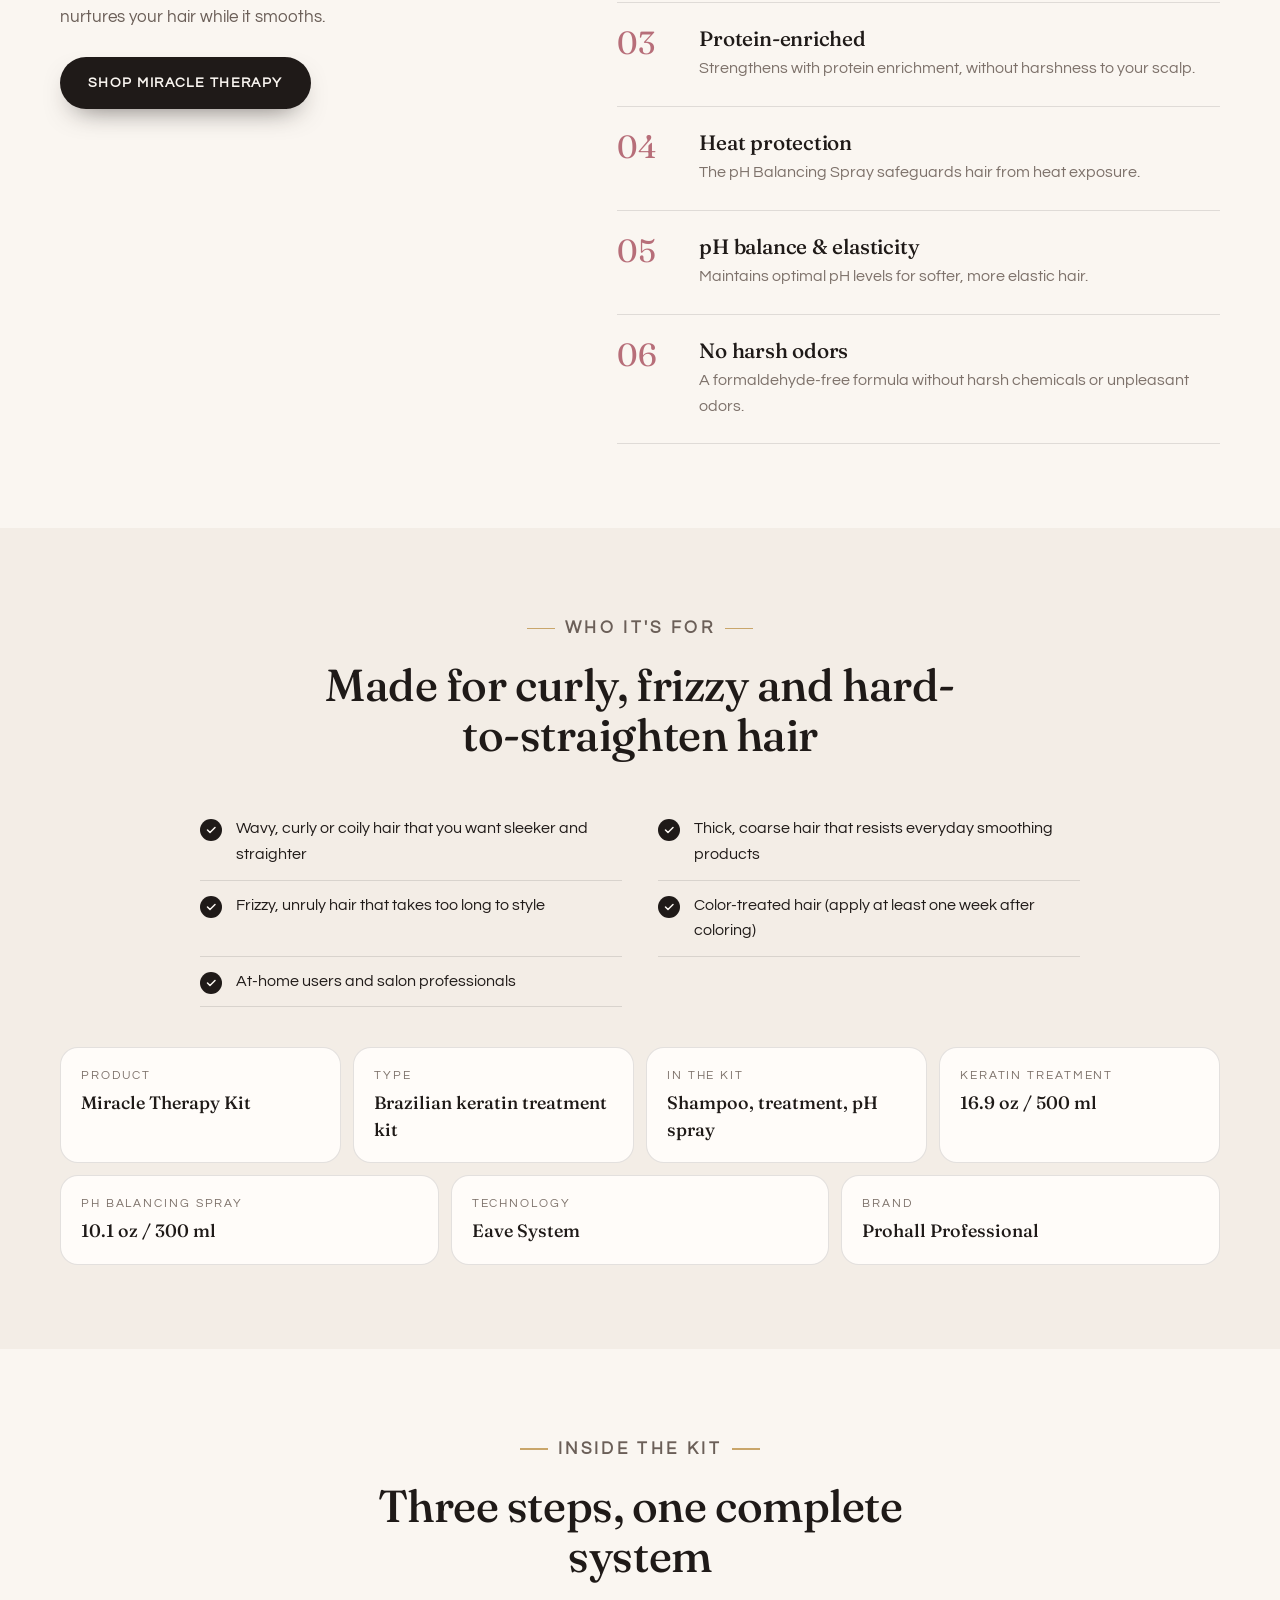
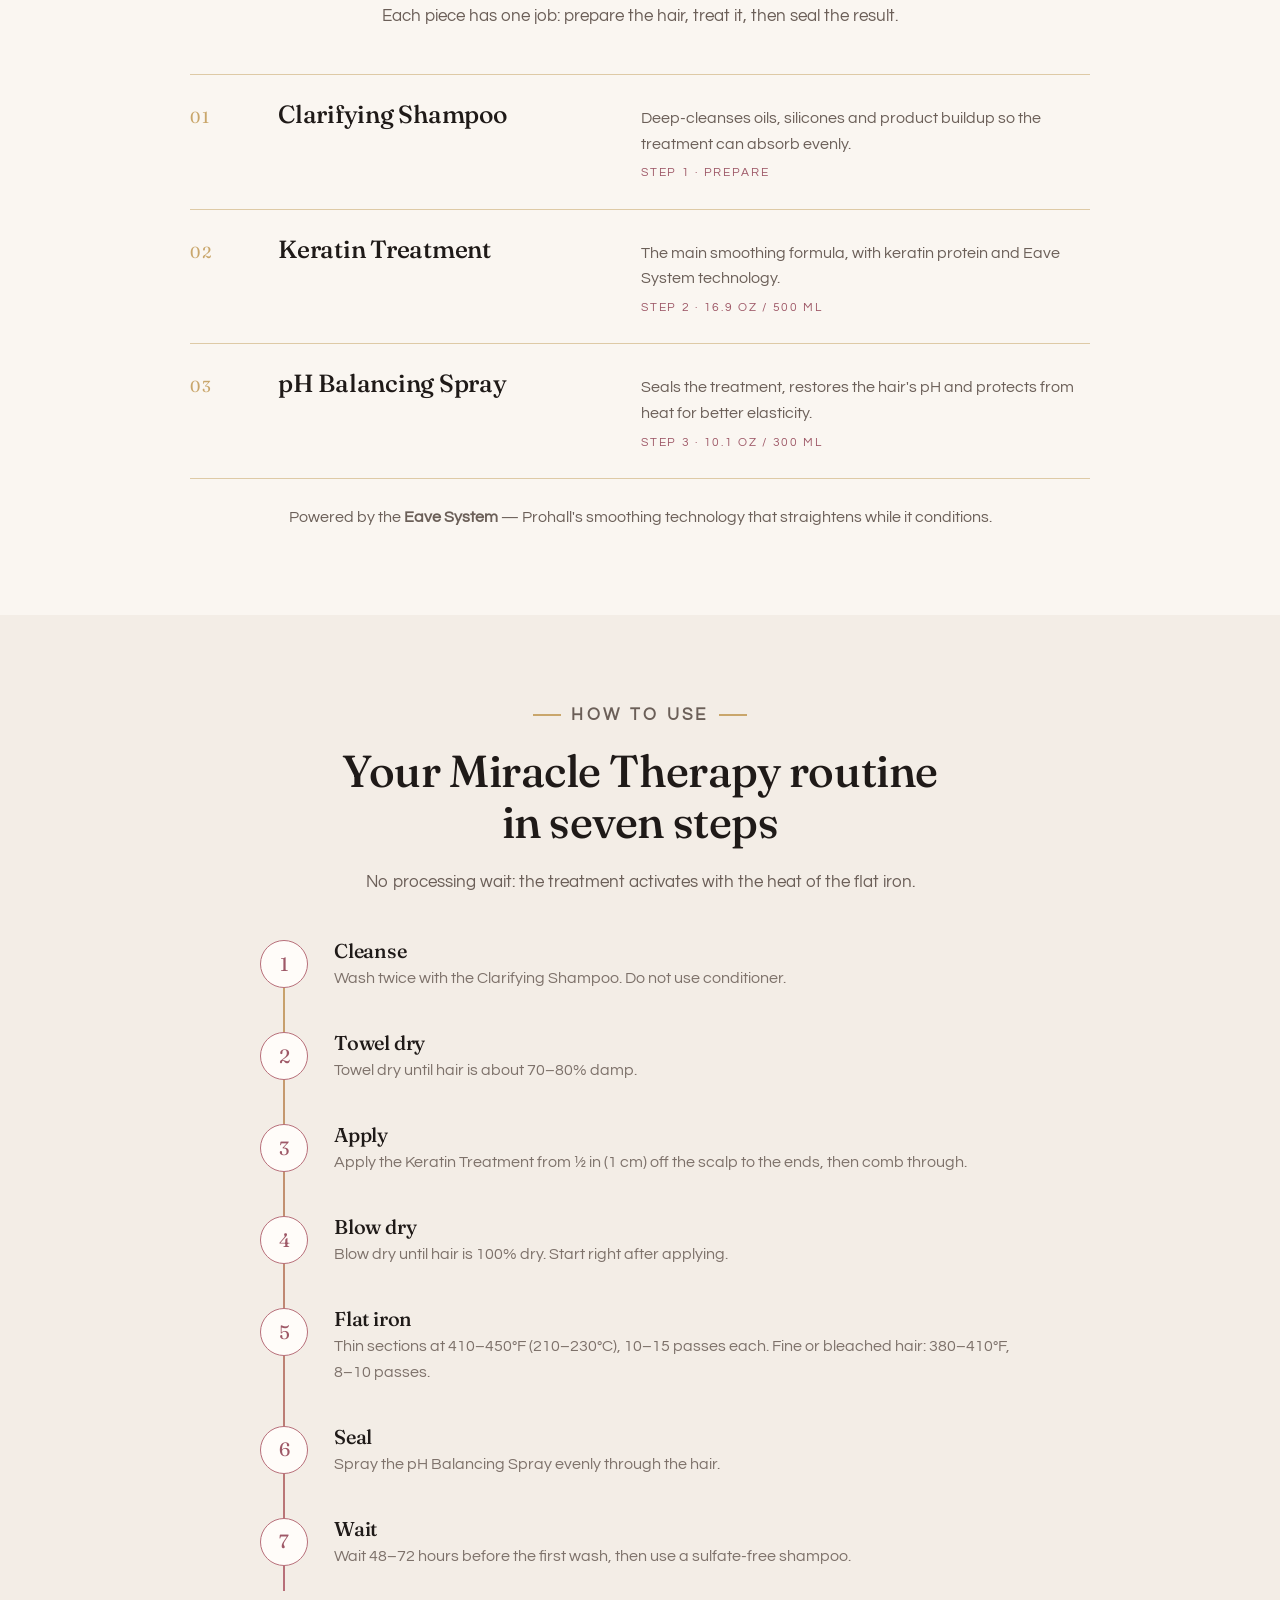
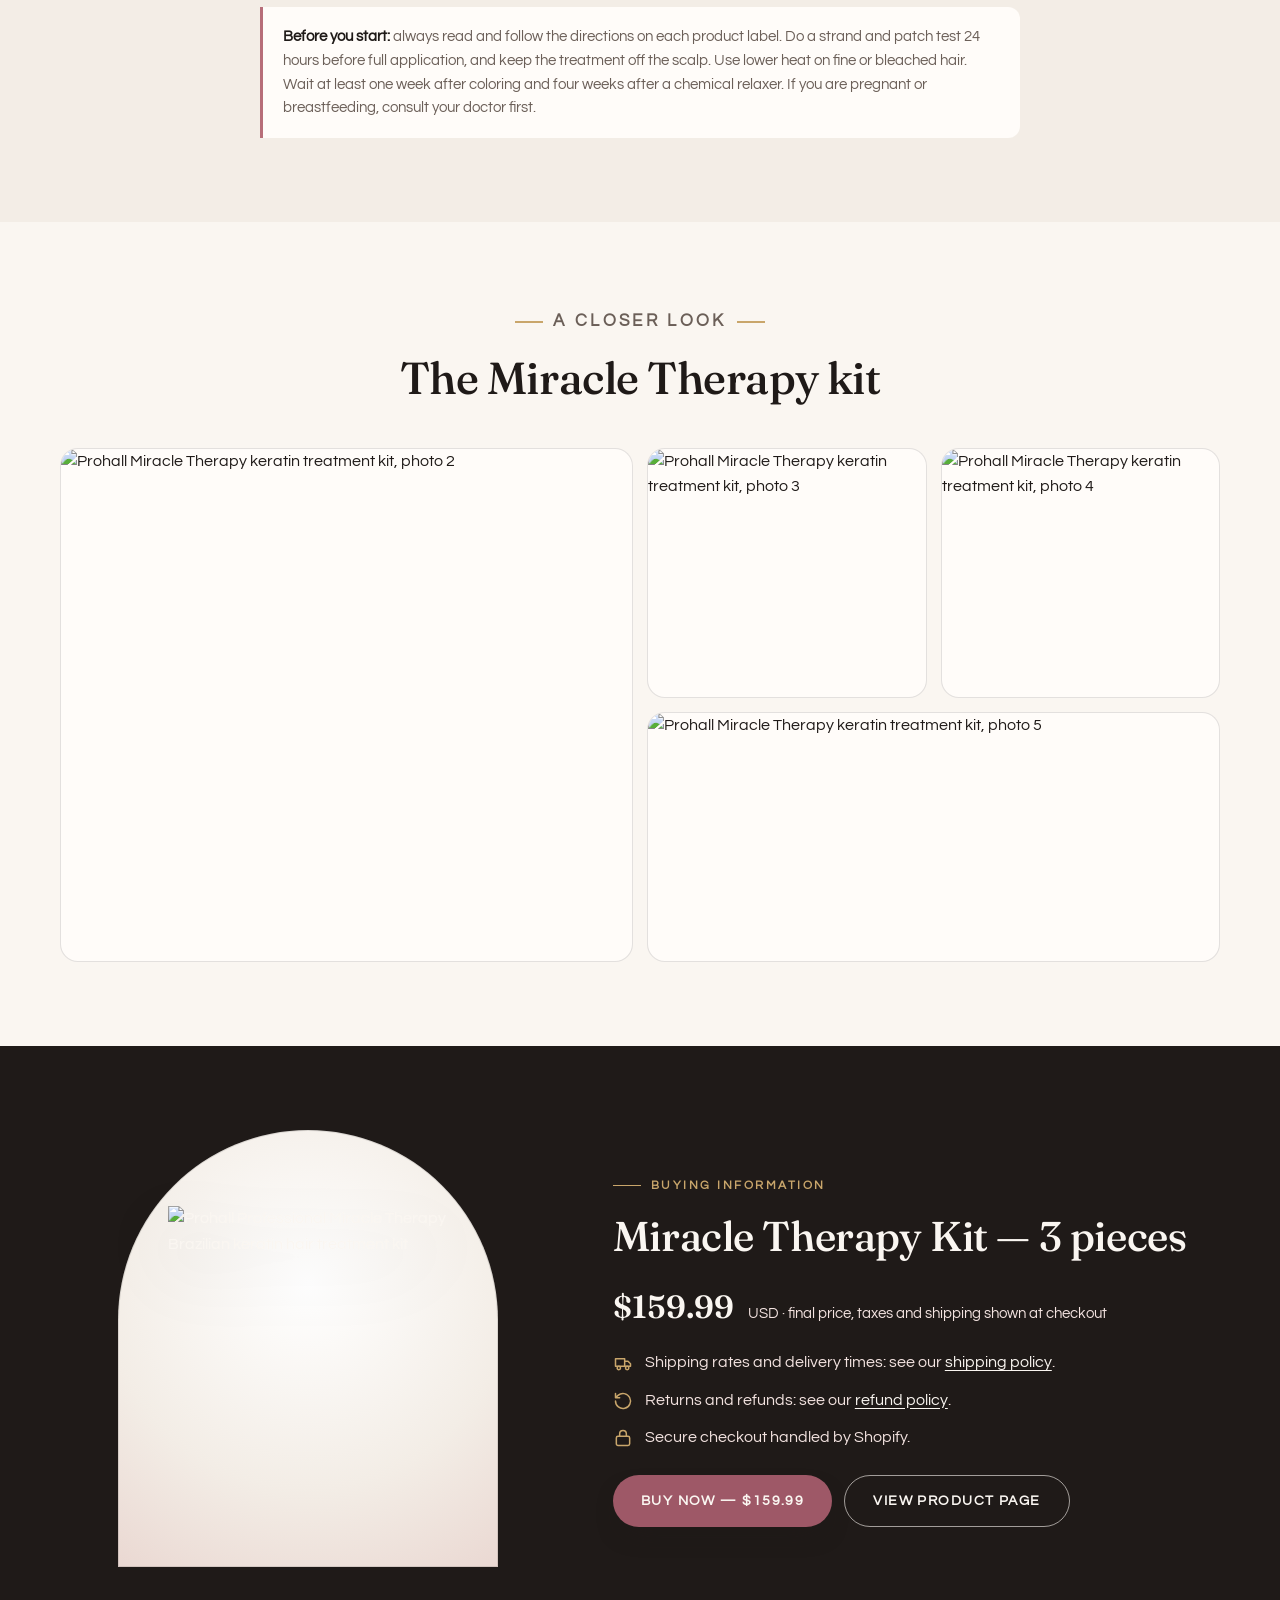
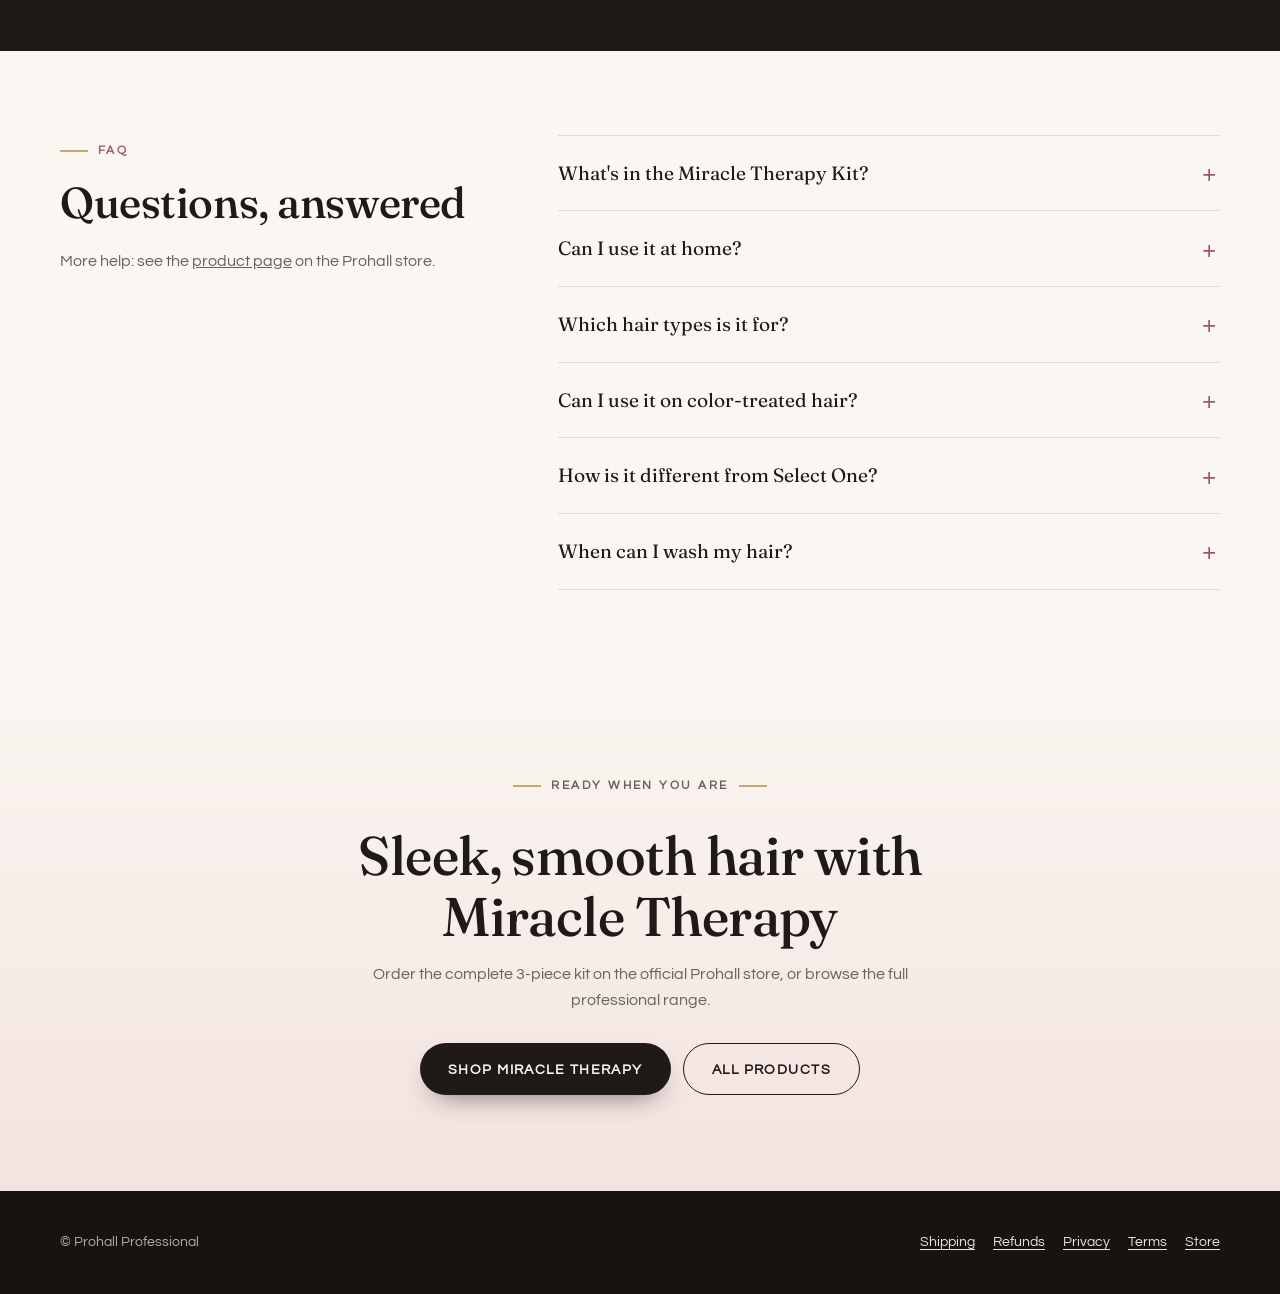
==== commit 0d7a7576: "Switch to a layout A/B test with a new editorial design for B Version B now has its own layout (cent" ====
--- a/miracle-therapy/v1/b/index.html
+++ b/miracle-therapy/v1/b/index.html
@@ -3,8 +3,8 @@
 <head>
   <meta charset="utf-8">
   <meta name="viewport" content="width=device-width, initial-scale=1">
-  <!-- VERSION B — headline test. Only the <title> and <h1> differ from version A. -->
-  <title>How to Use Miracle Therapy | Prohall Brazilian Keratin Treatment Kit</title>
+  <!-- VERSION B — layout test. Same headline, copy, photos and offer as version A; only the layout differs. -->
+  <title>Meet Miracle Therapy | Prohall Brazilian Keratin Treatment Kit</title>
   <meta name="description" content="Prohall Miracle Therapy Kit: Clarifying Shampoo, Keratin Treatment 16.9 oz and pH Balancing Spray 10.1 oz. A 3-step Brazilian keratin system for at-home or salon straightening.">
   <meta name="robots" content="noindex">
   <link rel="preconnect" href="https://fonts.googleapis.com">
@@ -12,11 +12,12 @@
   <link rel="stylesheet" href="https://fonts.googleapis.com/css2?family=Fraunces:ital,opsz,wght@0,9..144,400..700;1,9..144,400..700&family=Questrial&display=swap">
   <link rel="preload" as="image" href="https://cdn.shopify.com/s/files/1/0581/4065/5793/files/av.png?v=1733241601&width=900">
   <link rel="stylesheet" href="../assets/styles.css">
+  <link rel="stylesheet" href="../assets/styles-b.css">
 </head>
-<body>
+<body class="b">
   <a class="skip" href="#main">Skip to content</a>
 
-  <div class="announce">Brazilian keratin kit · 3-piece system</div>
+  <div class="announce b-announce">Brazilian keratin kit · 3-piece system</div>
 
   <header class="site-header">
     <div class="wrap">
@@ -33,156 +34,103 @@
   <main id="main">
 
     <!-- ============ HERO ============ -->
-    <section class="hero" aria-labelledby="hero-title">
-      <div class="wrap hero-grid">
-        <div>
-          <p class="eyebrow">Prohall Miracle Therapy Kit</p>
-          <h1 id="hero-title">How to use Miracle Therapy for sleek, smooth hair at home</h1>
-          <p class="hero-lede">A complete 3-piece Brazilian keratin system — Clarifying Shampoo, Keratin Treatment and pH Balancing Spray — that straightens while it nourishes, without harsh chemicals or unpleasant odors.</p>
-
-          <div class="price-row">
-            <span class="price">$159.99</span>
-            <span class="price-note">USD &middot; 3-piece kit · 16.9 oz treatment</span>
-          </div>
-
-          <div class="cta-row">
-            <a class="btn btn-primary" href="https://shop.prohall.ai/products/brazilian-keratin-hair-treatment-kit-straightening-blowout-formaldehyde-free-prohall-professional-miracle-therapy-17oz-keratina-queratina-alisador-para-el-pelo">
-              Shop Miracle Therapy
-              <svg viewBox="0 0 24 24" fill="none" stroke="currentColor" stroke-width="2" stroke-linecap="round" stroke-linejoin="round" aria-hidden="true"><path d="M5 12h14M13 6l6 6-6 6"/></svg>
-            </a>
-            <a class="btn btn-ghost" href="#how-to-use">See how to use it</a>
-          </div>
-
-          <ul class="chips" aria-label="Product highlights"><li>3-piece kit</li><li>Formaldehyde-free formula</li><li>Eave System</li><li>At home or in salon</li></ul>
-        </div>
-
-        <div class="hero-visual">
-          <div class="halo" aria-hidden="true"></div>
-          <img src="https://cdn.shopify.com/s/files/1/0581/4065/5793/files/av.png?v=1733241601&width=900"
-               width="3124" height="3152"
-               alt="Prohall Professional Miracle Therapy Brazilian keratin hair treatment kit">
+    <section class="b-hero" aria-labelledby="hero-title">
+      <div class="wrap">
+        <p class="eyebrow">Prohall Miracle Therapy Kit</p>
+        <h1 id="hero-title">Meet Miracle Therapy — the 3-step Brazilian keratin kit</h1>
+        <p class="hero-lede">A complete 3-piece Brazilian keratin system — Clarifying Shampoo, Keratin Treatment and pH Balancing Spray — that straightens while it nourishes, without harsh chemicals or unpleasant odors.</p>
+        <div class="price-row">
+          <span class="price">$159.99</span>
+          <span class="price-note">USD &middot; 3-piece kit · 16.9 oz treatment</span>
+        </div>
+        <div class="cta-row">
+          <a class="btn btn-primary" href="https://shop.prohall.ai/products/brazilian-keratin-hair-treatment-kit-straightening-blowout-formaldehyde-free-prohall-professional-miracle-therapy-17oz-keratina-queratina-alisador-para-el-pelo">
+            Shop Miracle Therapy
+            <svg viewBox="0 0 24 24" fill="none" stroke="currentColor" stroke-width="2" stroke-linecap="round" stroke-linejoin="round" aria-hidden="true"><path d="M5 12h14M13 6l6 6-6 6"/></svg>
+          </a>
+          <a class="btn btn-ghost" href="#how-to-use">See how to use it</a>
+        </div>
+        <div class="b-arch">
+          <img src="https://cdn.shopify.com/s/files/1/0581/4065/5793/files/av.png?v=1733241601&width=900" width="3124" height="3152" alt="Prohall Professional Miracle Therapy Brazilian keratin hair treatment kit">
           <div class="float-tag t1" aria-hidden="true"><strong>3-piece</strong>complete kit</div>
           <div class="float-tag t2" aria-hidden="true"><strong>Eave System</strong>smoothing technology</div>
         </div>
       </div>
     </section>
+    <div class="b-strip"><ul aria-label="Product highlights"><li>3-piece kit</li><li>Formaldehyde-free formula</li><li>Eave System</li><li>At home or in salon</li></ul></div>
 
     <!-- ============ BENEFITS ============ -->
     <section class="section" id="benefits" aria-labelledby="benefits-title">
-      <div class="wrap">
-        <div class="section-head center">
+      <div class="wrap b-benefits">
+        <div class="intro">
           <p class="eyebrow">Benefits</p>
           <h2 id="benefits-title">Salon-smooth straightening at home</h2>
           <p>Elevate your at-home straightening routine with a system that nurtures your hair while it smooths.</p>
-        </div>
-
-        <div class="benefits">
-          <article class="benefit">
-            <div class="icon"><svg viewBox="0 0 24 24" fill="none" stroke="currentColor" stroke-width="1.8" stroke-linecap="round" stroke-linejoin="round" aria-hidden="true"><path d="M7 3v18M12 3v18M17 3v18"/></svg></div>
-            <h3>Sleek, straight results</h3>
-            <p>Exceptional straightening for effortlessly sleek, vibrant hair.</p>
-          </article>
-          <article class="benefit">
-            <div class="icon"><svg viewBox="0 0 24 24" fill="none" stroke="currentColor" stroke-width="1.8" stroke-linecap="round" stroke-linejoin="round" aria-hidden="true"><path d="M12 3s6 6.5 6 11a6 6 0 0 1-12 0c0-4.5 6-11 6-11z"/></svg></div>
-            <h3>Locks in moisture</h3>
-            <p>Revitalizes texture and locks in moisture for increased smoothness.</p>
-          </article>
-          <article class="benefit">
-            <div class="icon"><svg viewBox="0 0 24 24" fill="none" stroke="currentColor" stroke-width="1.8" stroke-linecap="round" stroke-linejoin="round" aria-hidden="true"><path d="M12 3l7 3v6c0 4.5-3 7.5-7 9-4-1.5-7-4.5-7-9V6z"/></svg></div>
-            <h3>Protein-enriched</h3>
-            <p>Strengthens with protein enrichment, without harshness to your scalp.</p>
-          </article>
-          <article class="benefit">
-            <div class="icon"><svg viewBox="0 0 24 24" fill="none" stroke="currentColor" stroke-width="1.8" stroke-linecap="round" stroke-linejoin="round" aria-hidden="true"><path d="M12 3c1 4 5 5 5 10a5 5 0 0 1-10 0c0-2 1-3.5 2-4.5.5 2 1.5 3 3 3-1-3 0-6 0-8.5z"/></svg></div>
-            <h3>Heat protection</h3>
-            <p>The pH Balancing Spray safeguards hair from heat exposure.</p>
-          </article>
-          <article class="benefit">
-            <div class="icon"><svg viewBox="0 0 24 24" fill="none" stroke="currentColor" stroke-width="1.8" stroke-linecap="round" stroke-linejoin="round" aria-hidden="true"><path d="M12 4v16M5 20h14M6 8h12M6 8l-3 6a3 3 0 0 0 6 0zM18 8l-3 6a3 3 0 0 0 6 0z"/></svg></div>
-            <h3>pH balance &amp; elasticity</h3>
-            <p>Maintains optimal pH levels for softer, more elastic hair.</p>
-          </article>
-          <article class="benefit">
-            <div class="icon"><svg viewBox="0 0 24 24" fill="none" stroke="currentColor" stroke-width="1.8" stroke-linecap="round" stroke-linejoin="round" aria-hidden="true"><path d="M20 12c0 5-8 9-8 9s-8-4-8-9a5 5 0 0 1 8-4 5 5 0 0 1 8 4z"/></svg></div>
-            <h3>No harsh odors</h3>
-            <p>A formaldehyde-free formula without harsh chemicals or unpleasant odors.</p>
-          </article>
-        </div>
+          <a class="btn btn-primary" href="https://shop.prohall.ai/products/brazilian-keratin-hair-treatment-kit-straightening-blowout-formaldehyde-free-prohall-professional-miracle-therapy-17oz-keratina-queratina-alisador-para-el-pelo">Shop Miracle Therapy</a>
+        </div>
+        <ol class="b-list">
+            <li><h3>Sleek, straight results</h3><p>Exceptional straightening for effortlessly sleek, vibrant hair.</p></li>
+            <li><h3>Locks in moisture</h3><p>Revitalizes texture and locks in moisture for increased smoothness.</p></li>
+            <li><h3>Protein-enriched</h3><p>Strengthens with protein enrichment, without harshness to your scalp.</p></li>
+            <li><h3>Heat protection</h3><p>The pH Balancing Spray safeguards hair from heat exposure.</p></li>
+            <li><h3>pH balance &amp; elasticity</h3><p>Maintains optimal pH levels for softer, more elastic hair.</p></li>
+            <li><h3>No harsh odors</h3><p>A formaldehyde-free formula without harsh chemicals or unpleasant odors.</p></li>
+        </ol>
       </div>
     </section>
 
     <!-- ============ WHO IT'S FOR + SPEC ============ -->
     <section class="section section-alt" id="details" aria-labelledby="details-title">
-      <div class="wrap split">
-        <div>
+      <div class="wrap b-who">
+        <div class="section-head center">
           <p class="eyebrow">Who it&#x27;s for</p>
           <h2 id="details-title">Made for curly, frizzy and hard-to-straighten hair</h2>
-          <ul class="ticks">
-            <li>Wavy, curly or coily hair that you want sleeker and straighter</li>
-            <li>Thick, coarse hair that resists everyday smoothing products</li>
-            <li>Frizzy, unruly hair that takes too long to style</li>
-            <li>Color-treated hair (apply at least one week after coloring)</li>
-            <li>At-home users and salon professionals</li>
-          </ul>
-          <a class="btn btn-primary" href="https://shop.prohall.ai/products/brazilian-keratin-hair-treatment-kit-straightening-blowout-formaldehyde-free-prohall-professional-miracle-therapy-17oz-keratina-queratina-alisador-para-el-pelo">Shop Miracle Therapy</a>
-        </div>
-
-        <aside class="spec" aria-label="Product details">
-          <h3>Product details</h3>
-          <dl>
-            <dt>Product</dt><dd>Miracle Therapy Kit</dd>
-            <dt>Type</dt><dd>Brazilian keratin treatment kit</dd>
-            <dt>In the kit</dt><dd>Shampoo, treatment, pH spray</dd>
-            <dt>Keratin Treatment</dt><dd>16.9 oz / 500 ml</dd>
-            <dt>pH Balancing Spray</dt><dd>10.1 oz / 300 ml</dd>
-            <dt>Technology</dt><dd>Eave System</dd>
-            <dt>Brand</dt><dd>Prohall Professional</dd>
-          </dl>
-        </aside>
+        </div>
+        <ul class="ticks">
+          <li>Wavy, curly or coily hair that you want sleeker and straighter</li>
+          <li>Thick, coarse hair that resists everyday smoothing products</li>
+          <li>Frizzy, unruly hair that takes too long to style</li>
+          <li>Color-treated hair (apply at least one week after coloring)</li>
+          <li>At-home users and salon professionals</li>
+        </ul>
+        <div class="b-tiles" aria-label="Product details">
+          <div class="b-tile"><span>Product</span><strong>Miracle Therapy Kit</strong></div>
+          <div class="b-tile"><span>Type</span><strong>Brazilian keratin treatment kit</strong></div>
+          <div class="b-tile"><span>In the kit</span><strong>Shampoo, treatment, pH spray</strong></div>
+          <div class="b-tile"><span>Keratin Treatment</span><strong>16.9 oz / 500 ml</strong></div>
+          <div class="b-tile"><span>pH Balancing Spray</span><strong>10.1 oz / 300 ml</strong></div>
+          <div class="b-tile"><span>Technology</span><strong>Eave System</strong></div>
+          <div class="b-tile"><span>Brand</span><strong>Prohall Professional</strong></div>
+        </div>
       </div>
     </section>
 
     <!-- ============ FORMULA / KIT ============ -->
-    <section class="section section-dark" id="formula" aria-labelledby="formula-title">
+    <section class="section" id="formula" aria-labelledby="formula-title">
       <div class="wrap">
         <div class="section-head center">
           <p class="eyebrow">Inside the kit</p>
           <h2 id="formula-title">Three steps, one complete system</h2>
           <p>Each piece has one job: prepare the hair, treat it, then seal the result.</p>
         </div>
-        <div class="ingredients">
-          <article class="ingredient">
-            <span class="num">01</span>
-            <h3>Clarifying Shampoo</h3>
-            <p>Deep-cleanses oils, silicones and product buildup so the treatment can absorb evenly.</p>
-            <span class="size">Step 1 · Prepare</span>
-          </article>
-          <article class="ingredient">
-            <span class="num">02</span>
-            <h3>Keratin Treatment</h3>
-            <p>The main smoothing formula, with keratin protein and Eave System technology.</p>
-            <span class="size">Step 2 · 16.9 oz / 500 ml</span>
-          </article>
-          <article class="ingredient">
-            <span class="num">03</span>
-            <h3>pH Balancing Spray</h3>
-            <p>Seals the treatment, restores the hair&#x27;s pH and protects from heat for better elasticity.</p>
-            <span class="size">Step 3 · 10.1 oz / 300 ml</span>
-          </article>
-        </div>
-        <p class="lumini">Powered by the <strong>Eave System</strong> — Prohall's smoothing technology that straightens while it conditions.</p>
+        <div class="b-menu">
+          <article><span class="num">01</span><h3>Clarifying Shampoo</h3><p>Deep-cleanses oils, silicones and product buildup so the treatment can absorb evenly.<span class="size">Step 1 · Prepare</span></p></article>
+          <article><span class="num">02</span><h3>Keratin Treatment</h3><p>The main smoothing formula, with keratin protein and Eave System technology.<span class="size">Step 2 · 16.9 oz / 500 ml</span></p></article>
+          <article><span class="num">03</span><h3>pH Balancing Spray</h3><p>Seals the treatment, restores the hair&#x27;s pH and protects from heat for better elasticity.<span class="size">Step 3 · 10.1 oz / 300 ml</span></p></article>
+        </div>
+        <p class="b-foot">Powered by the <strong>Eave System</strong> — Prohall's smoothing technology that straightens while it conditions.</p>
       </div>
     </section>
 
     <!-- ============ HOW TO USE ============ -->
-    <section class="section" id="how-to-use" aria-labelledby="howto-title">
+    <section class="section section-alt" id="how-to-use" aria-labelledby="howto-title">
       <div class="wrap">
         <div class="section-head center">
           <p class="eyebrow">How to use</p>
           <h2 id="howto-title">Your Miracle Therapy routine in seven steps</h2>
           <p>No processing wait: the treatment activates with the heat of the flat iron.</p>
         </div>
-        <ol class="steps cols-4">
+        <ol class="b-timeline">
           <li><h3>Cleanse</h3><p>Wash twice with the Clarifying Shampoo. Do not use conditioner.</p></li>
           <li><h3>Towel dry</h3><p>Towel dry until hair is about 70–80% damp.</p></li>
           <li><h3>Apply</h3><p>Apply the Keratin Treatment from ½ in (1 cm) off the scalp to the ends, then comb through.</p></li>
@@ -198,104 +146,101 @@
     </section>
 
     <!-- ============ GALLERY ============ -->
-    <section class="section section-alt" id="gallery" aria-labelledby="gallery-title">
+    <section class="section" id="gallery" aria-labelledby="gallery-title">
       <div class="wrap">
         <div class="section-head center">
           <p class="eyebrow">A closer look</p>
           <h2 id="gallery-title">The Miracle Therapy kit</h2>
         </div>
-        <div class="gallery">
-          <figure><img src="https://cdn.shopify.com/s/files/1/0581/4065/5793/files/7158-K7ud-L._SL1500.jpg?v=1733242667&width=700" width="700" height="700" loading="lazy" alt="Prohall Miracle Therapy keratin treatment kit, photo 2"></figure>
-          <figure><img src="https://cdn.shopify.com/s/files/1/0581/4065/5793/files/71p83jw_avL._SL1500.jpg?v=1733242666&width=700" width="700" height="700" loading="lazy" alt="Prohall Miracle Therapy keratin treatment kit, photo 3"></figure>
-          <figure><img src="https://cdn.shopify.com/s/files/1/0581/4065/5793/files/71bYhLJczsL._SL1500.jpg?v=1733242666&width=700" width="700" height="700" loading="lazy" alt="Prohall Miracle Therapy keratin treatment kit, photo 4"></figure>
-          <figure><img src="https://cdn.shopify.com/s/files/1/0581/4065/5793/files/71W67Wo0K_L._SL1500.jpg?v=1733242667&width=700" width="700" height="700" loading="lazy" alt="Prohall Miracle Therapy keratin treatment kit, photo 5"></figure>
+        <div class="b-gallery">
+          <figure><img src="https://cdn.shopify.com/s/files/1/0581/4065/5793/files/7158-K7ud-L._SL1500.jpg?v=1733242667&width=900" width="700" height="700" loading="lazy" alt="Prohall Miracle Therapy keratin treatment kit, photo 2"></figure>
+          <figure><img src="https://cdn.shopify.com/s/files/1/0581/4065/5793/files/71p83jw_avL._SL1500.jpg?v=1733242666&width=600" width="700" height="700" loading="lazy" alt="Prohall Miracle Therapy keratin treatment kit, photo 3"></figure>
+          <figure><img src="https://cdn.shopify.com/s/files/1/0581/4065/5793/files/71bYhLJczsL._SL1500.jpg?v=1733242666&width=600" width="700" height="700" loading="lazy" alt="Prohall Miracle Therapy keratin treatment kit, photo 4"></figure>
+          <figure><img src="https://cdn.shopify.com/s/files/1/0581/4065/5793/files/71W67Wo0K_L._SL1500.jpg?v=1733242667&width=600" width="700" height="700" loading="lazy" alt="Prohall Miracle Therapy keratin treatment kit, photo 5"></figure>
         </div>
       </div>
     </section>
 
     <!-- ============ BUYING INFORMATION ============ -->
-    <section class="section" id="buy" aria-labelledby="buy-title">
-      <div class="wrap">
-        <div class="buy-card">
-          <div class="pack">
-            <img src="https://cdn.shopify.com/s/files/1/0581/4065/5793/files/av.png?v=1733241601&width=600"
-                 width="3124" height="3152" loading="lazy"
-                 alt="Prohall Professional Miracle Therapy Brazilian keratin hair treatment kit">
-          </div>
-          <div>
-            <p class="eyebrow">Buying information</p>
-            <h2 id="buy-title">Miracle Therapy Kit — 3 pieces</h2>
-            <div class="price-row" style="margin:6px 0 4px">
+    <section class="b-buy" id="buy" aria-labelledby="buy-title">
+      <div class="wrap">
+        <div class="b-arch">
+          <img src="https://cdn.shopify.com/s/files/1/0581/4065/5793/files/av.png?v=1733241601&width=600" width="3124" height="3152" loading="lazy" alt="Prohall Professional Miracle Therapy Brazilian keratin hair treatment kit">
+        </div>
+        <div>
+          <p class="eyebrow">Buying information</p>
+          <h2 id="buy-title">Miracle Therapy Kit — 3 pieces</h2>
+          <div class="price-row" style="margin:6px 0 4px">
               <span class="price">$159.99</span>
               <span class="price-note">USD &middot; final price, taxes and shipping shown at checkout</span>
             </div>
-            <ul class="info-list">
-              <li>
-                <svg viewBox="0 0 24 24" fill="none" stroke="currentColor" stroke-width="1.8" stroke-linecap="round" stroke-linejoin="round" aria-hidden="true"><path d="M3 7h11v9H3zM14 10h4l3 3v3h-7"/><circle cx="7" cy="18" r="2"/><circle cx="17" cy="18" r="2"/></svg>
-                <span>Shipping rates and delivery times: see our <a href="https://shop.prohall.ai/policies/shipping-policy">shipping policy</a>.</span>
-              </li>
-              <li>
-                <svg viewBox="0 0 24 24" fill="none" stroke="currentColor" stroke-width="1.8" stroke-linecap="round" stroke-linejoin="round" aria-hidden="true"><path d="M3 12a9 9 0 1 0 3-6.7L3 8M3 3v5h5"/></svg>
-                <span>Returns and refunds: see our <a href="https://shop.prohall.ai/policies/refund-policy">refund policy</a>.</span>
-              </li>
-              <li>
-                <svg viewBox="0 0 24 24" fill="none" stroke="currentColor" stroke-width="1.8" stroke-linecap="round" stroke-linejoin="round" aria-hidden="true"><rect x="4" y="10" width="16" height="11" rx="2"/><path d="M8 10V7a4 4 0 0 1 8 0v3"/></svg>
-                <span>Secure checkout handled by Shopify.</span>
-              </li>
-            </ul>
-            <div class="cta-row">
-              <a class="btn btn-primary" href="https://shop.prohall.ai/cart/44946754306225:1">Buy now &mdash; $159.99</a>
+          <ul class="info-list">
+            <li>
+              <svg viewBox="0 0 24 24" fill="none" stroke="currentColor" stroke-width="1.8" stroke-linecap="round" stroke-linejoin="round" aria-hidden="true"><path d="M3 7h11v9H3zM14 10h4l3 3v3h-7"/><circle cx="7" cy="18" r="2"/><circle cx="17" cy="18" r="2"/></svg>
+              <span>Shipping rates and delivery times: see our <a href="https://shop.prohall.ai/policies/shipping-policy">shipping policy</a>.</span>
+            </li>
+            <li>
+              <svg viewBox="0 0 24 24" fill="none" stroke="currentColor" stroke-width="1.8" stroke-linecap="round" stroke-linejoin="round" aria-hidden="true"><path d="M3 12a9 9 0 1 0 3-6.7L3 8M3 3v5h5"/></svg>
+              <span>Returns and refunds: see our <a href="https://shop.prohall.ai/policies/refund-policy">refund policy</a>.</span>
+            </li>
+            <li>
+              <svg viewBox="0 0 24 24" fill="none" stroke="currentColor" stroke-width="1.8" stroke-linecap="round" stroke-linejoin="round" aria-hidden="true"><rect x="4" y="10" width="16" height="11" rx="2"/><path d="M8 10V7a4 4 0 0 1 8 0v3"/></svg>
+              <span>Secure checkout handled by Shopify.</span>
+            </li>
+          </ul>
+          <div class="cta-row">
+            <a class="btn btn-primary" href="https://shop.prohall.ai/cart/44946754306225:1">Buy now &mdash; $159.99</a>
               <a class="btn btn-ghost" href="https://shop.prohall.ai/products/brazilian-keratin-hair-treatment-kit-straightening-blowout-formaldehyde-free-prohall-professional-miracle-therapy-17oz-keratina-queratina-alisador-para-el-pelo">View product page</a>
-            </div>
           </div>
         </div>
       </div>
     </section>
 
     <!-- ============ FAQ ============ -->
-    <section class="section section-alt" id="faq" aria-labelledby="faq-title">
-      <div class="wrap">
-        <div class="section-head center">
+    <section class="section" id="faq" aria-labelledby="faq-title">
+      <div class="wrap b-faq">
+        <div>
           <p class="eyebrow">FAQ</p>
           <h2 id="faq-title">Questions, answered</h2>
+          <p style="color:var(--cocoa)">More help: see the <a href="https://shop.prohall.ai/products/brazilian-keratin-hair-treatment-kit-straightening-blowout-formaldehyde-free-prohall-professional-miracle-therapy-17oz-keratina-queratina-alisador-para-el-pelo">product page</a> on the Prohall store.</p>
         </div>
         <div class="faq">
-          <details>
-            <summary>What&#x27;s in the Miracle Therapy Kit?</summary>
-            <p>A Clarifying Shampoo, the Miracle Therapy Keratin Treatment (16.9 oz / 500 ml) and a pH Balancing Spray (10.1 oz / 300 ml).</p>
-          </details>
-          <details>
-            <summary>Can I use it at home?</summary>
-            <p>Yes. The kit is designed for both salon and at-home use, with a clear three-step system.</p>
-          </details>
-          <details>
-            <summary>Which hair types is it for?</summary>
-            <p>All hair types, from wavy to coily. Use less product, thinner sections and lower heat on fine or bleached hair.</p>
-          </details>
-          <details>
-            <summary>Can I use it on color-treated hair?</summary>
-            <p>Yes. Apply the treatment at least one week after coloring so the color has fully settled.</p>
-          </details>
-          <details>
-            <summary>How is it different from Select One?</summary>
-            <p>Miracle Therapy is a stronger 3-piece straightening system. Select One is a single-product thermal anti-frizz treatment that smooths while keeping more of your texture.</p>
-          </details>
-          <details>
-            <summary>When can I wash my hair?</summary>
-            <p>Wait 48–72 hours before the first wash, then switch to a sulfate-free shampoo to help the result last.</p>
-          </details>
+            <details>
+              <summary>What&#x27;s in the Miracle Therapy Kit?</summary>
+              <p>A Clarifying Shampoo, the Miracle Therapy Keratin Treatment (16.9 oz / 500 ml) and a pH Balancing Spray (10.1 oz / 300 ml).</p>
+            </details>
+            <details>
+              <summary>Can I use it at home?</summary>
+              <p>Yes. The kit is designed for both salon and at-home use, with a clear three-step system.</p>
+            </details>
+            <details>
+              <summary>Which hair types is it for?</summary>
+              <p>All hair types, from wavy to coily. Use less product, thinner sections and lower heat on fine or bleached hair.</p>
+            </details>
+            <details>
+              <summary>Can I use it on color-treated hair?</summary>
+              <p>Yes. Apply the treatment at least one week after coloring so the color has fully settled.</p>
+            </details>
+            <details>
+              <summary>How is it different from Select One?</summary>
+              <p>Miracle Therapy is a stronger 3-piece straightening system. Select One is a single-product thermal anti-frizz treatment that smooths while keeping more of your texture.</p>
+            </details>
+            <details>
+              <summary>When can I wash my hair?</summary>
+              <p>Wait 48–72 hours before the first wash, then switch to a sulfate-free shampoo to help the result last.</p>
+            </details>
         </div>
       </div>
     </section>
 
     <!-- ============ FINAL ACTION ============ -->
-    <section class="final" aria-labelledby="final-title">
+    <section class="b-final" aria-labelledby="final-title">
       <div class="wrap">
         <p class="eyebrow">Ready when you are</p>
         <h2 id="final-title">Sleek, smooth hair with Miracle Therapy</h2>
         <p>Order the complete 3-piece kit on the official Prohall store, or browse the full professional range.</p>
         <div class="cta-row">
-          <a class="btn btn-gold" href="https://shop.prohall.ai/products/brazilian-keratin-hair-treatment-kit-straightening-blowout-formaldehyde-free-prohall-professional-miracle-therapy-17oz-keratina-queratina-alisador-para-el-pelo">Shop Miracle Therapy</a>
+          <a class="btn btn-primary" href="https://shop.prohall.ai/products/brazilian-keratin-hair-treatment-kit-straightening-blowout-formaldehyde-free-prohall-professional-miracle-therapy-17oz-keratina-queratina-alisador-para-el-pelo">Shop Miracle Therapy</a>
           <a class="btn btn-ghost" href="https://shop.prohall.ai/collections/all">All products</a>
         </div>
       </div>
--- a/miracle-therapy/v1/assets/styles-b.css
+++ b/miracle-therapy/v1/assets/styles-b.css
@@ -0,0 +1,115 @@
+/* Version B — editorial layout. Loaded after styles.css, so it reuses the same
+   store tokens (colors, fonts, radius) and only changes layout. */
+
+.b-announce { background: var(--sand); color: var(--espresso); }
+.b .site-header { background: rgba(250, 246, 241, .95); }
+
+/* ---------- Hero: centered, arched photo ---------- */
+.b-hero { text-align: center; padding: 64px 0 0; background: linear-gradient(180deg, var(--sand) 0%, var(--ivory) 78%); overflow: hidden; }
+.b-hero .eyebrow { justify-content: center; }
+.b-hero .eyebrow::after { content: ""; width: 28px; height: 1.5px; background: var(--champagne); }
+.b-hero h1 { font-size: clamp(2.3rem, 5.6vw, 4.4rem); max-width: 17ch; margin: 0 auto 18px; }
+.b-hero .hero-lede { margin: 0 auto; max-width: 40em; }
+.b-hero .price-row { justify-content: center; margin: 24px 0 20px; }
+.b-hero .cta-row { justify-content: center; }
+.b-arch { position: relative; width: min(440px, 86%); margin: 48px auto 0; aspect-ratio: 4 / 4.6; border-radius: 999px 999px 0 0; background: radial-gradient(circle at 50% 35%, #fff 0%, var(--cream) 60%, #ead8d2 100%); display: grid; place-items: center; box-shadow: inset 0 0 0 1px var(--line); }
+.b-arch img { width: 74%; max-height: 82%; object-fit: contain; filter: drop-shadow(0 26px 34px rgba(31, 26, 24, .22)); }
+.b-arch .float-tag { bottom: 14%; top: auto; }
+.b-arch .float-tag.t1 { left: -14%; bottom: 46%; }
+.b-arch .float-tag.t2 { right: -14%; }
+@media (max-width: 640px) {
+  .b-hero { padding-top: 40px; }
+  .b-hero h1 { font-size: clamp(2rem, 8.6vw, 2.6rem); }
+  .b-hero .cta-row .btn { flex: 1 1 100%; }
+  .b-arch { width: 72%; margin-top: 32px; }
+  .b-arch .float-tag.t1 { left: -18%; }
+  .b-arch .float-tag.t2 { right: -18%; }
+}
+
+/* Highlights bar under the hero */
+.b-strip { background: var(--espresso); color: var(--sand); }
+.b-strip ul { list-style: none; margin: 0 auto; padding: 18px 20px; max-width: var(--wrap); display: flex; flex-wrap: wrap; justify-content: center; gap: 10px 34px; font-size: .82rem; letter-spacing: .16em; text-transform: uppercase; }
+.b-strip li { display: inline-flex; align-items: center; gap: 12px; }
+.b-strip li::before { content: ""; width: 6px; height: 6px; border-radius: 50%; background: var(--champagne); }
+
+/* ---------- Benefits: sticky intro + numbered list ---------- */
+.b-benefits { display: grid; grid-template-columns: .9fr 1.1fr; gap: 64px; align-items: start; }
+.b-benefits .intro { position: sticky; top: 96px; }
+.b-benefits .intro h2 { font-size: clamp(1.9rem, 3.8vw, 2.9rem); }
+.b-benefits .intro p { color: var(--cocoa); font-size: 1.05rem; margin-bottom: 26px; }
+.b-list { list-style: none; margin: 0; padding: 0; counter-reset: b; }
+.b-list li { counter-increment: b; display: grid; grid-template-columns: 64px 1fr; gap: 6px 18px; padding: 24px 0; border-top: 1px solid var(--line); }
+.b-list li:last-child { border-bottom: 1px solid var(--line); }
+.b-list li::before { content: counter(b, decimal-leading-zero); grid-row: span 2; font-family: var(--serif); font-size: 2rem; line-height: 1; color: var(--gold); }
+.b-list h3 { font-size: 1.3rem; margin: 0; }
+.b-list p { margin: 0; color: var(--muted); }
+@media (max-width: 880px) { .b-benefits { grid-template-columns: 1fr; gap: 28px; } .b-benefits .intro { position: static; } }
+
+/* ---------- Who + spec tiles ---------- */
+.b-who { text-align: center; }
+.b-who .ticks { display: grid; grid-template-columns: 1fr 1fr; gap: 0 36px; text-align: left; max-width: 880px; margin: 0 auto 40px; }
+@media (max-width: 700px) { .b-who .ticks { grid-template-columns: 1fr; } }
+.b-tiles { display: flex; flex-wrap: wrap; gap: 12px; text-align: left; }
+.b-tile { flex: 1 1 250px; background: var(--white); border: 1px solid var(--line); border-radius: var(--radius); padding: 18px 20px; }
+.b-tile span { display: block; font-size: .74rem; letter-spacing: .16em; text-transform: uppercase; color: var(--muted); margin-bottom: 6px; }
+.b-tile strong { font-family: var(--serif); font-weight: 500; font-size: 1.12rem; line-height: 1.3; }
+
+/* ---------- Formula: menu-style rows on light ---------- */
+.b-menu { max-width: 900px; margin: 0 auto; border-top: 1px solid var(--line-gold, rgba(201, 166, 107, .55)); }
+.b-menu article { display: grid; grid-template-columns: 70px 1fr 1.3fr; gap: 18px; align-items: baseline; padding: 26px 0; border-bottom: 1px solid rgba(201, 166, 107, .55); }
+.b-menu .num { font-family: var(--serif); color: var(--champagne); letter-spacing: .1em; }
+.b-menu h3 { font-size: 1.55rem; margin: 0; }
+.b-menu p { margin: 0; color: var(--cocoa); }
+.b-menu .size { display: block; margin-top: 6px; font-size: .76rem; letter-spacing: .14em; text-transform: uppercase; color: var(--gold-deep); }
+.b-foot { text-align: center; color: var(--cocoa); margin: 26px auto 0; max-width: 46em; }
+@media (max-width: 700px) { .b-menu article { grid-template-columns: 44px 1fr; } .b-menu p { grid-column: 2; } }
+
+/* ---------- How to use: vertical timeline ---------- */
+.b-timeline { list-style: none; margin: 0 auto; padding: 0; max-width: 760px; counter-reset: t; position: relative; }
+.b-timeline::before { content: ""; position: absolute; left: 23px; top: 8px; bottom: 8px; width: 1.5px; background: linear-gradient(var(--champagne), var(--gold)); }
+.b-timeline li { counter-increment: t; position: relative; padding: 0 0 30px 74px; }
+.b-timeline li::before { content: counter(t); position: absolute; left: 0; top: 0; width: 48px; height: 48px; border-radius: 50%; display: grid; place-items: center; background: var(--white); border: 1.5px solid var(--gold); font-family: var(--serif); font-size: 1.2rem; color: var(--gold-deep); }
+.b-timeline h3 { font-size: 1.25rem; margin: 10px 0 4px; }
+.b-timeline p { margin: 0; color: var(--muted); }
+.b .note { max-width: 760px; margin: 8px auto 0; }
+
+/* ---------- Gallery: feature + grid (fixed row heights, no holes) ---------- */
+.b-gallery { display: grid; grid-template-columns: repeat(4, 1fr); grid-auto-rows: 250px; gap: 14px; }
+.b-gallery figure { margin: 0; border-radius: var(--radius); overflow: hidden; background: var(--white); border: 1px solid var(--line); }
+.b-gallery figure:first-child { grid-column: span 2; grid-row: span 2; }
+.b-gallery figure:nth-child(4):last-child { grid-column: span 2; }
+.b-gallery img { width: 100%; height: 100%; object-fit: cover; }
+.b-gallery figure:nth-child(4):last-child img { object-fit: contain; }
+@media (max-width: 760px) { .b-gallery { grid-template-columns: 1fr 1fr; grid-auto-rows: 160px; } }
+
+/* ---------- Buy: dark band ---------- */
+.b-buy { background: var(--espresso); color: var(--ivory); padding: 84px 0; }
+.b-buy .wrap { display: grid; grid-template-columns: .9fr 1.1fr; gap: 56px; align-items: center; }
+.b-buy .b-arch { margin: 0 auto; width: min(380px, 100%); }
+.b-buy h2 { font-size: clamp(1.8rem, 3.4vw, 2.6rem); color: var(--ivory); }
+.b-buy .eyebrow { color: var(--champagne); }
+.b-buy .price-note, .b-buy .info-list li { color: var(--sand); }
+.b-buy .info-list a { color: var(--ivory); }
+.b-buy .info-list svg { color: var(--champagne); }
+.b-buy .btn-primary { background: var(--gold-deep); }
+.b-buy .btn-primary:hover { background: #874a57; }
+.b-buy .btn-ghost { color: var(--ivory); border-color: rgba(250, 246, 241, .6); }
+.b-buy .btn-ghost:hover { background: var(--ivory); color: var(--espresso); }
+.b-buy .size-card { color: var(--espresso); }
+@media (max-width: 880px) { .b-buy .wrap { grid-template-columns: 1fr; gap: 28px; } .b-buy .b-arch { width: 62%; } .b-buy .cta-row .btn { flex: 1 1 100%; } }
+
+/* ---------- FAQ: split ---------- */
+.b-faq { display: grid; grid-template-columns: .8fr 1.2fr; gap: 56px; align-items: start; }
+.b-faq h2 { font-size: clamp(1.9rem, 3.6vw, 2.7rem); }
+.b-faq .faq { max-width: none; margin: 0; }
+.b-faq .faq details:first-child { border-top: 1px solid var(--line); }
+@media (max-width: 880px) { .b-faq { grid-template-columns: 1fr; gap: 16px; } }
+
+/* ---------- Final: blush ---------- */
+.b-final { background: linear-gradient(180deg, var(--ivory), var(--sand)); text-align: center; padding: 96px 0; }
+.b-final .eyebrow { justify-content: center; }
+.b-final .eyebrow::after { content: ""; width: 28px; height: 1.5px; background: var(--champagne); }
+.b-final h2 { font-size: clamp(2rem, 4.6vw, 3.4rem); max-width: 18ch; margin: 0 auto 14px; }
+.b-final p { color: var(--cocoa); max-width: 36em; margin: 0 auto 30px; }
+.b-final .cta-row { justify-content: center; }
+@media (max-width: 560px) { .b-final .cta-row .btn { flex: 1 1 100%; } }
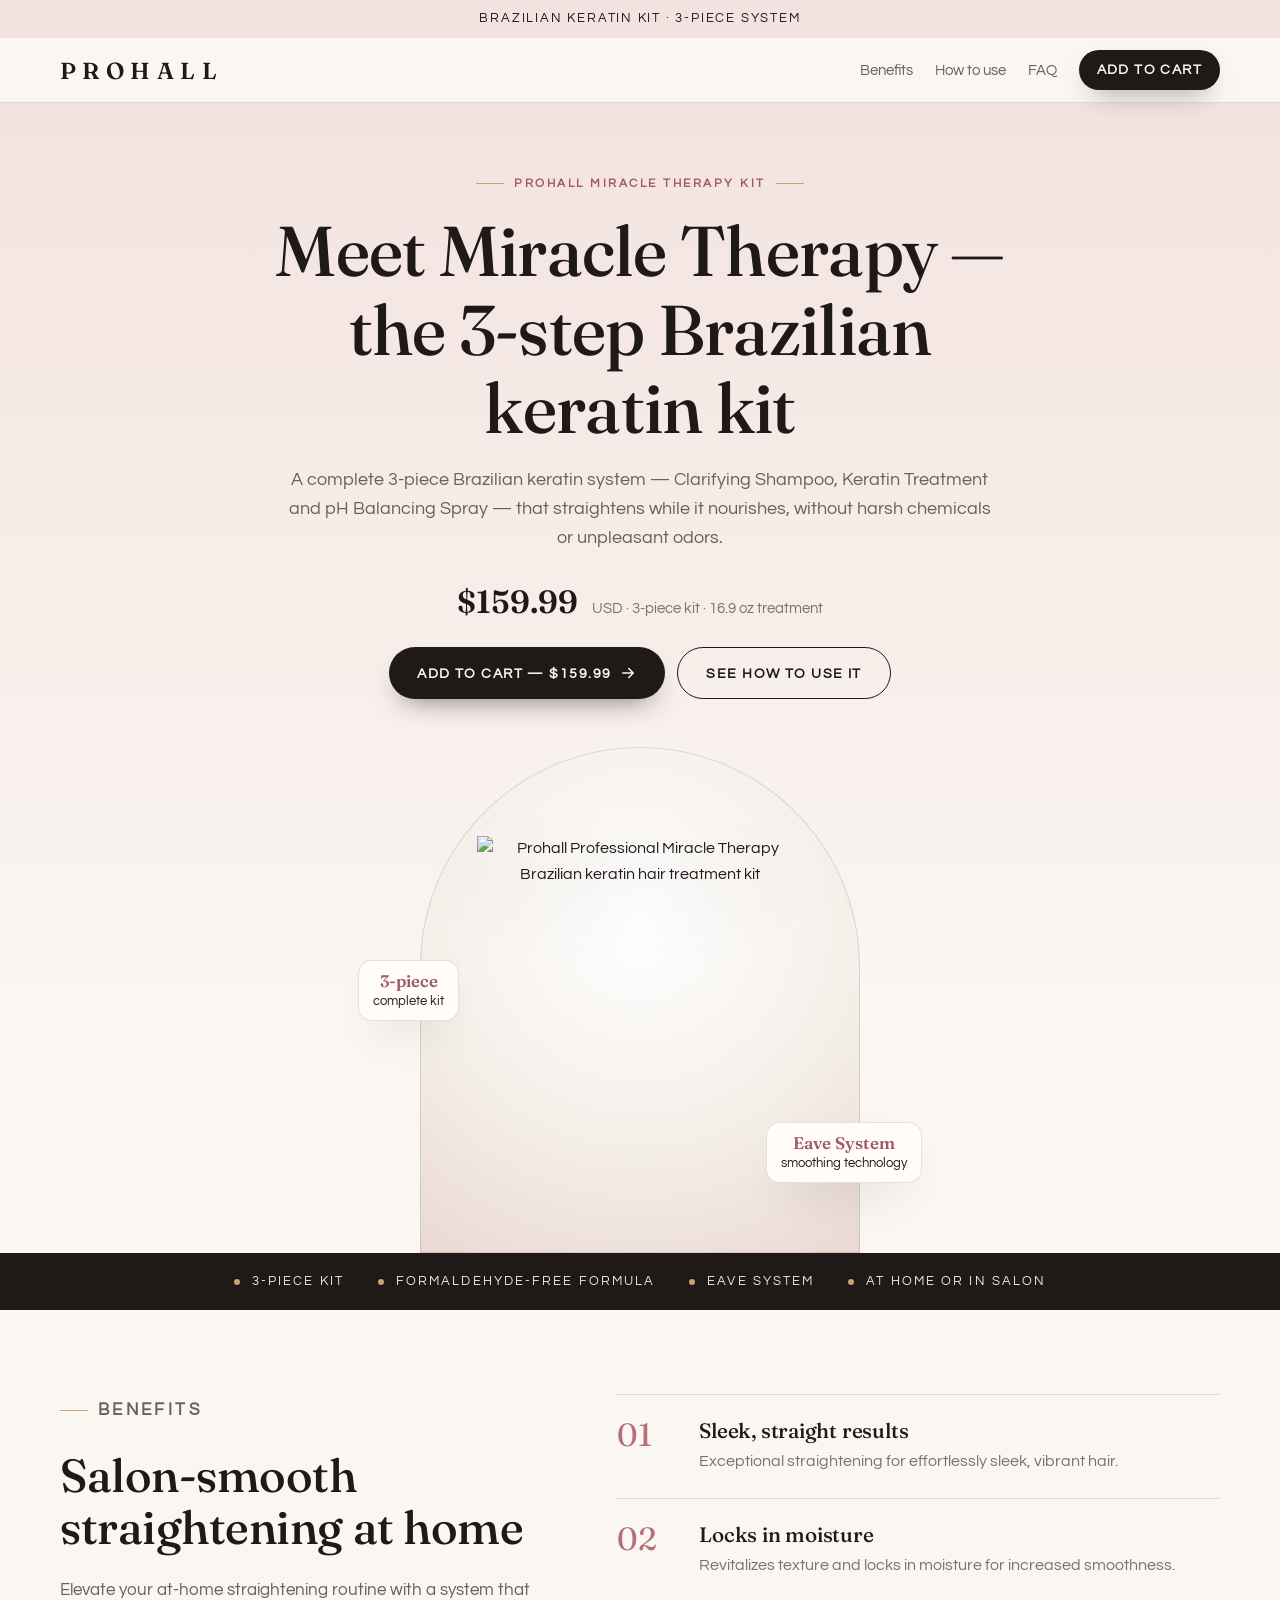
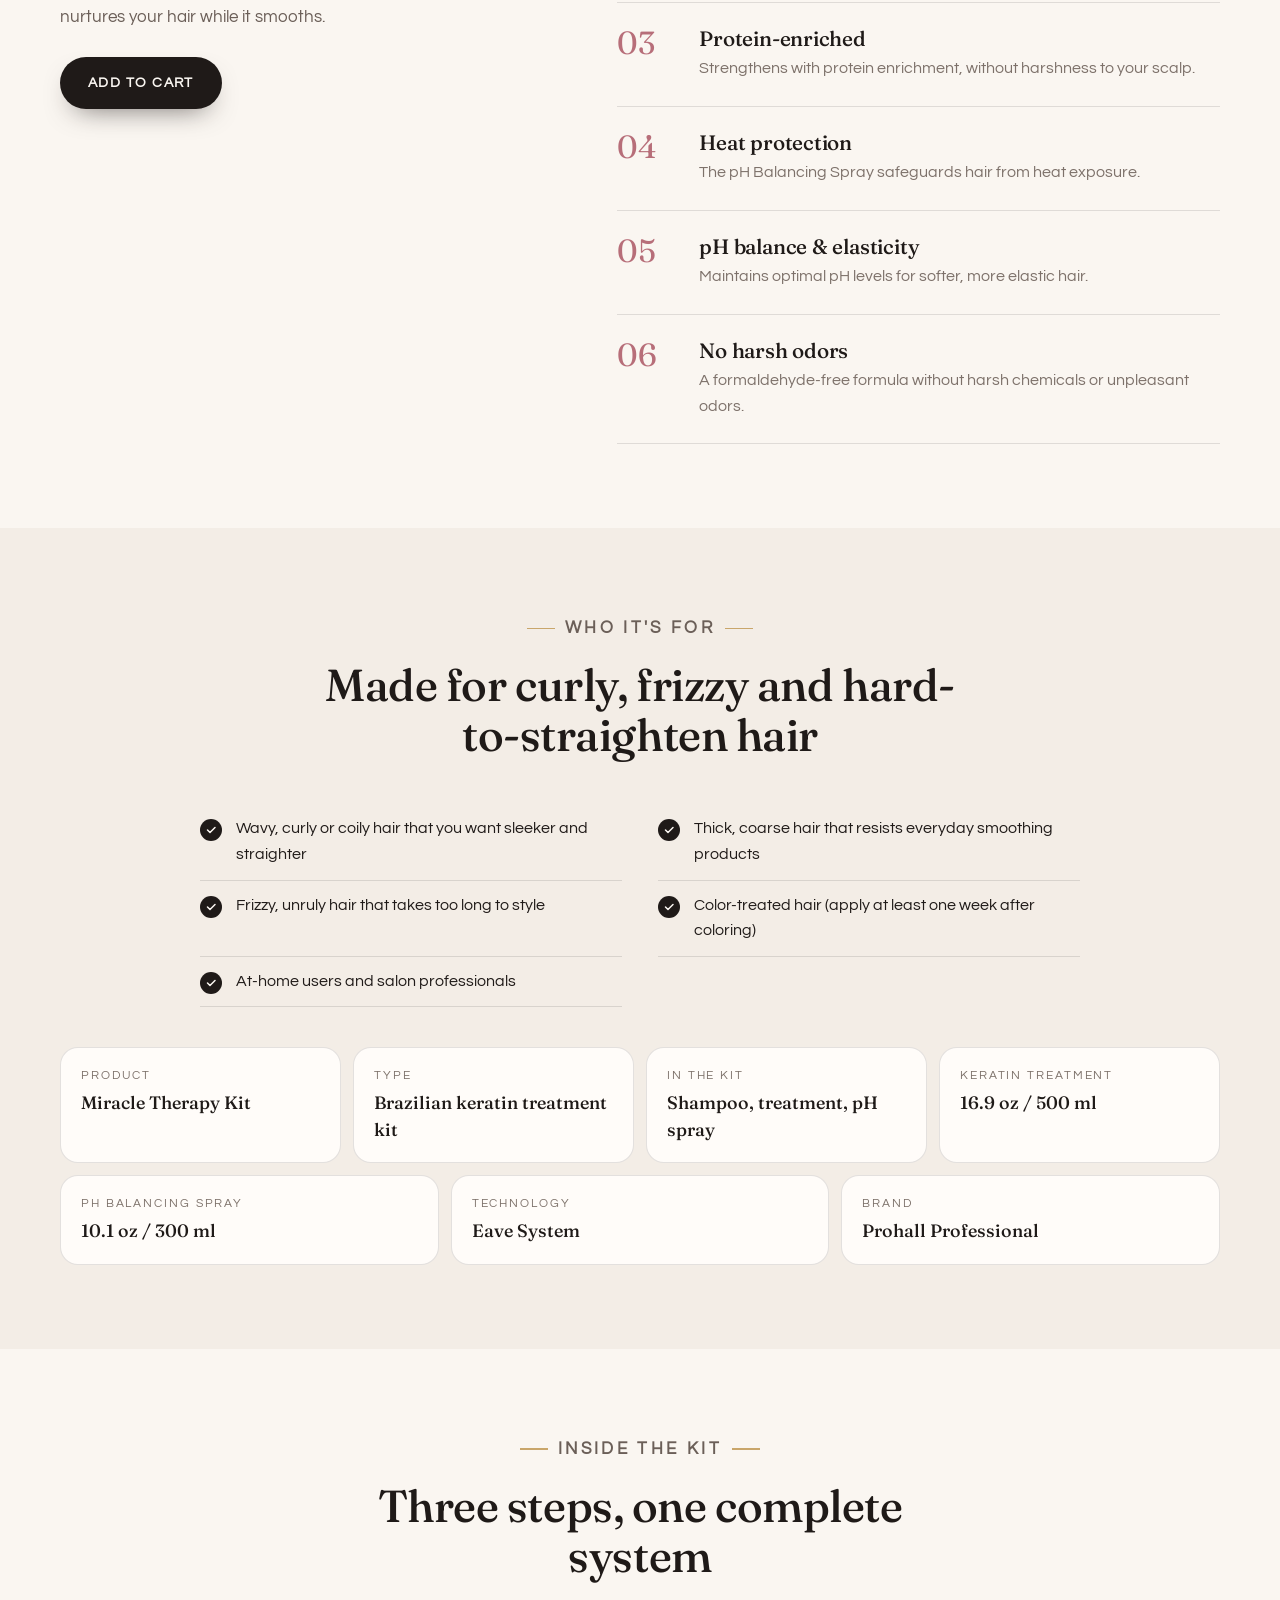
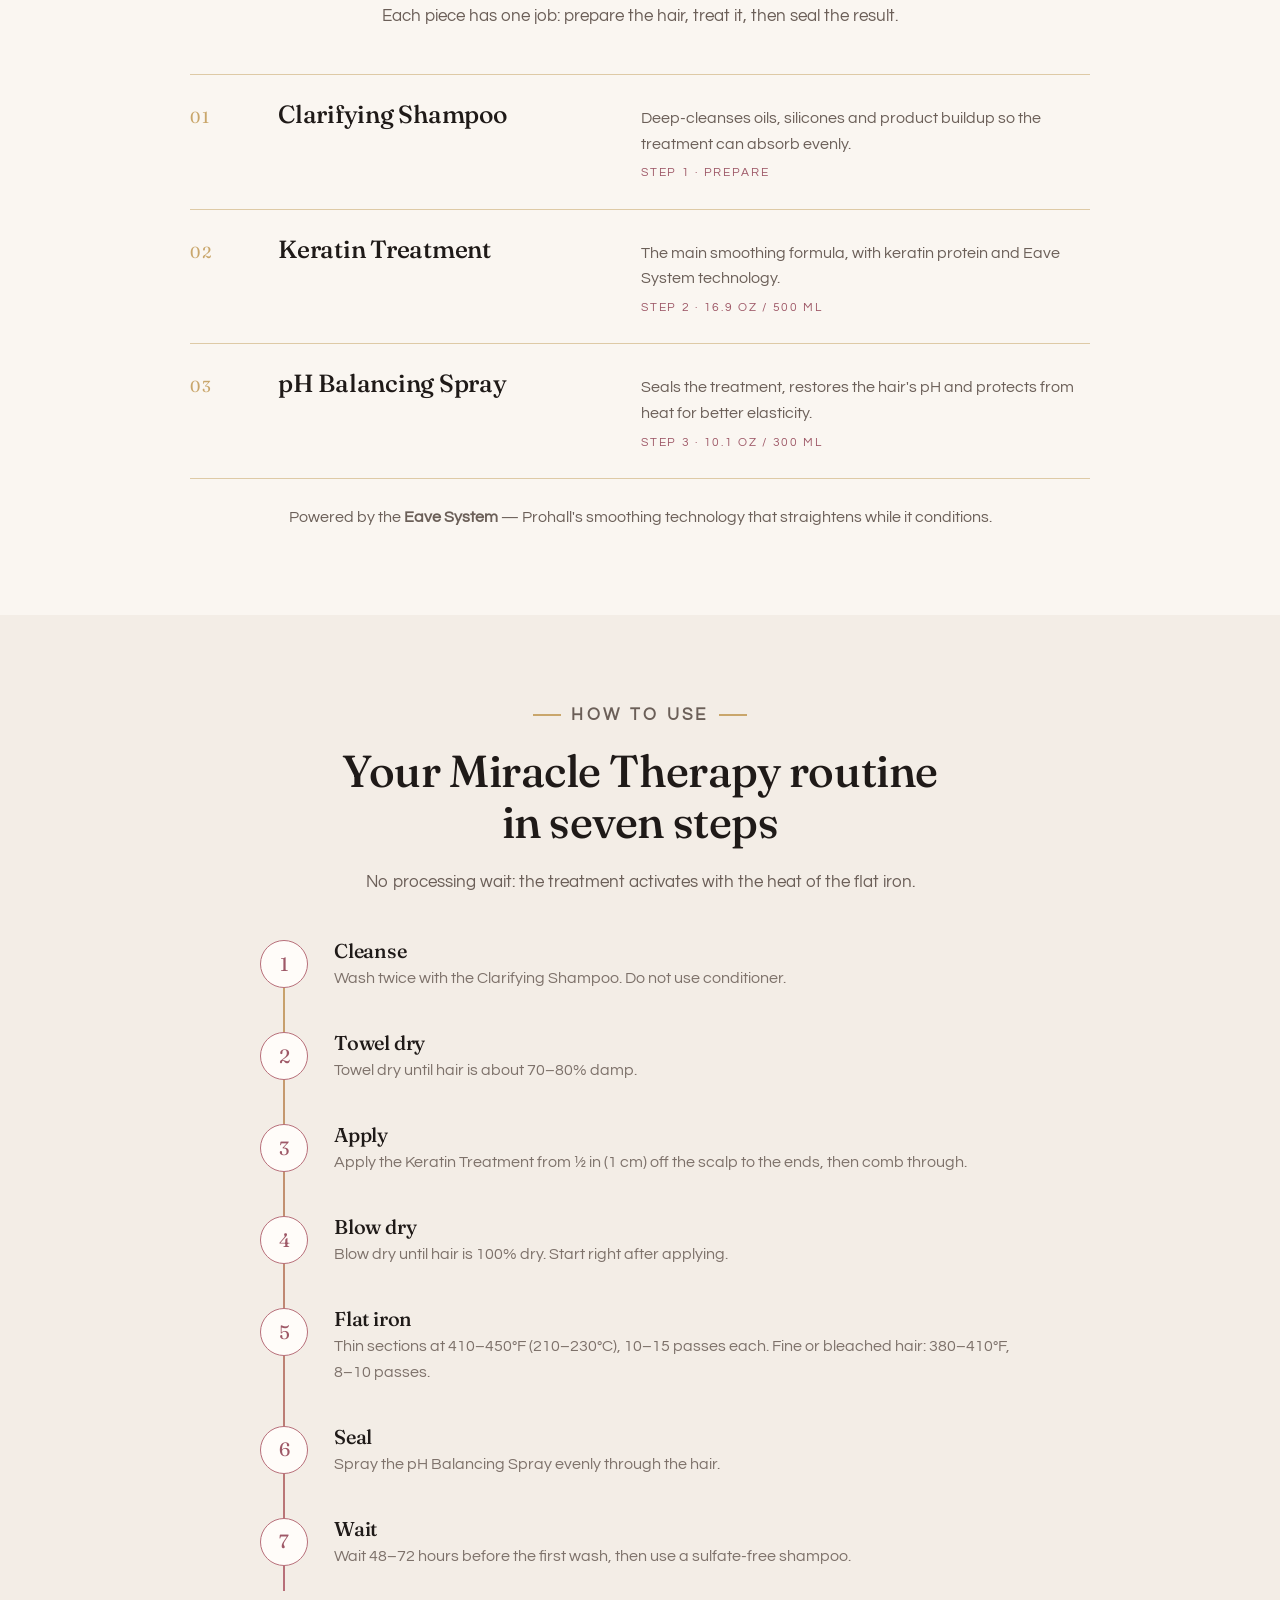
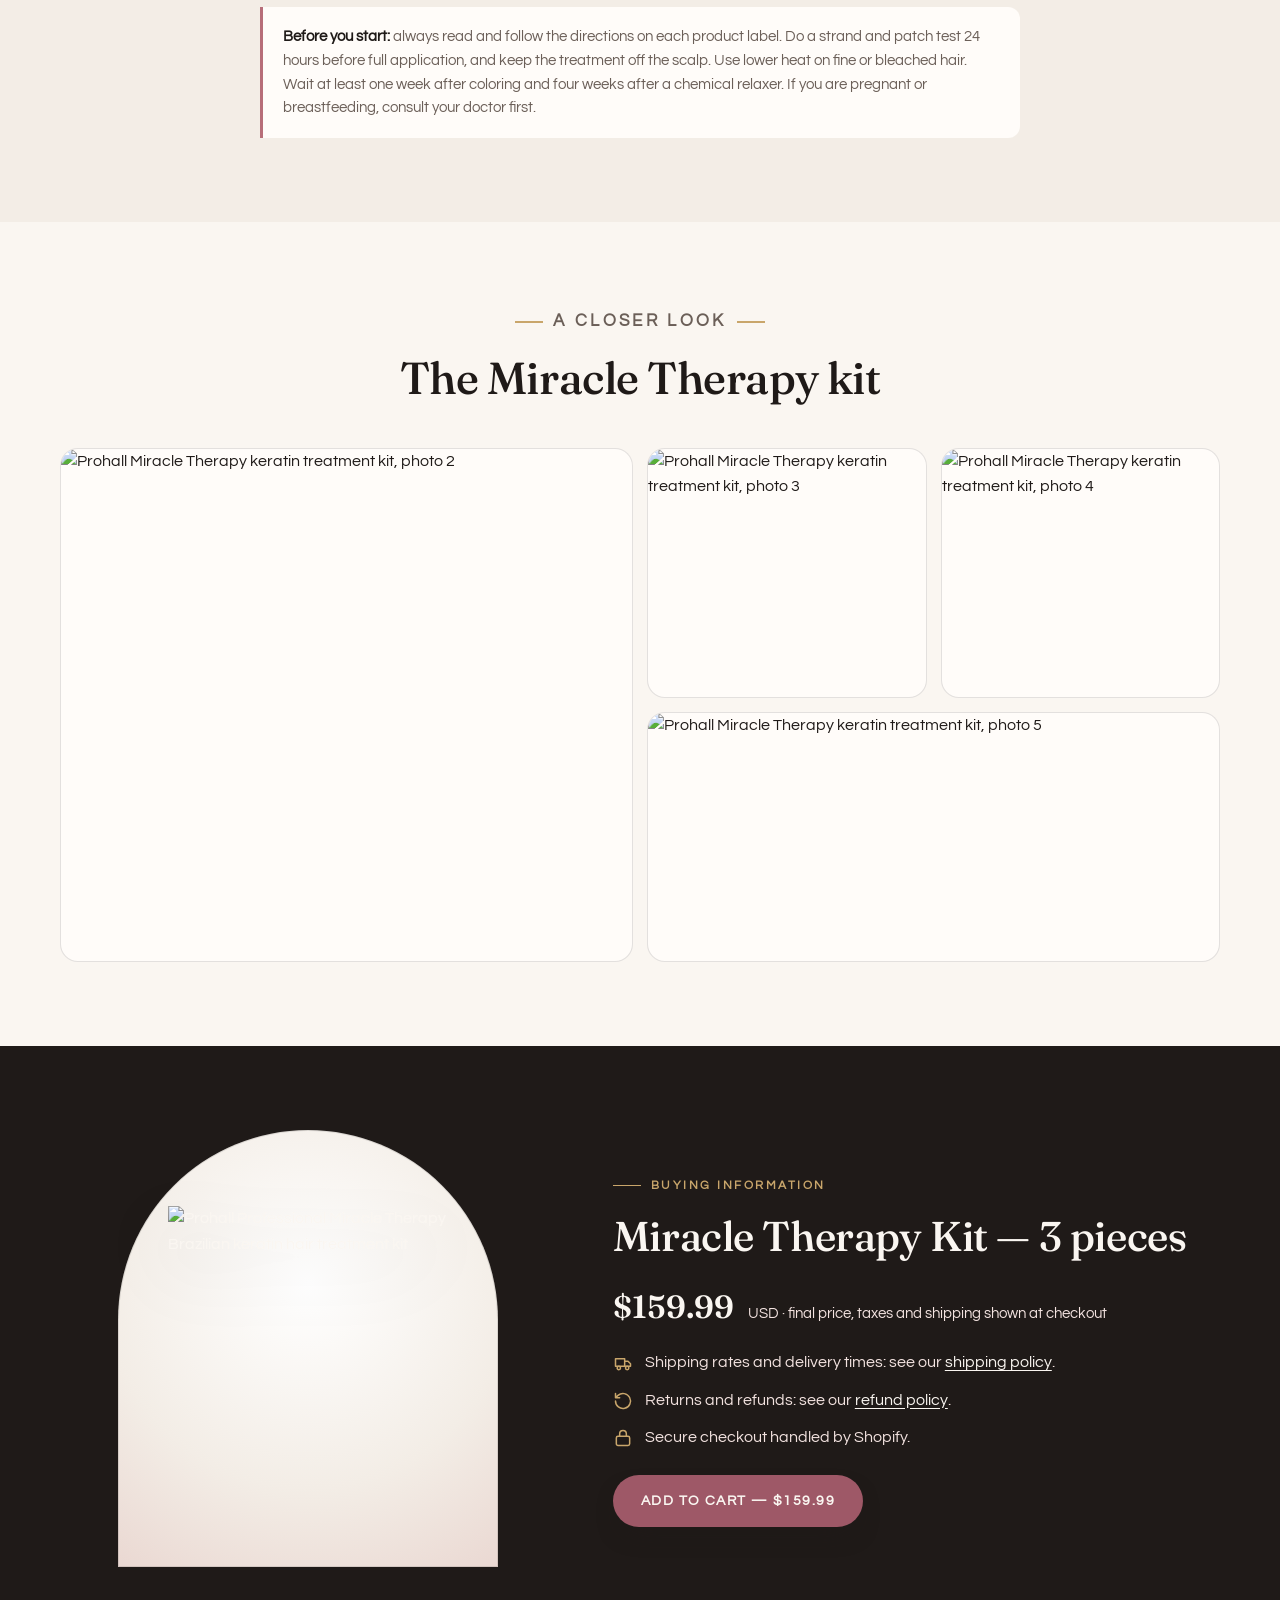
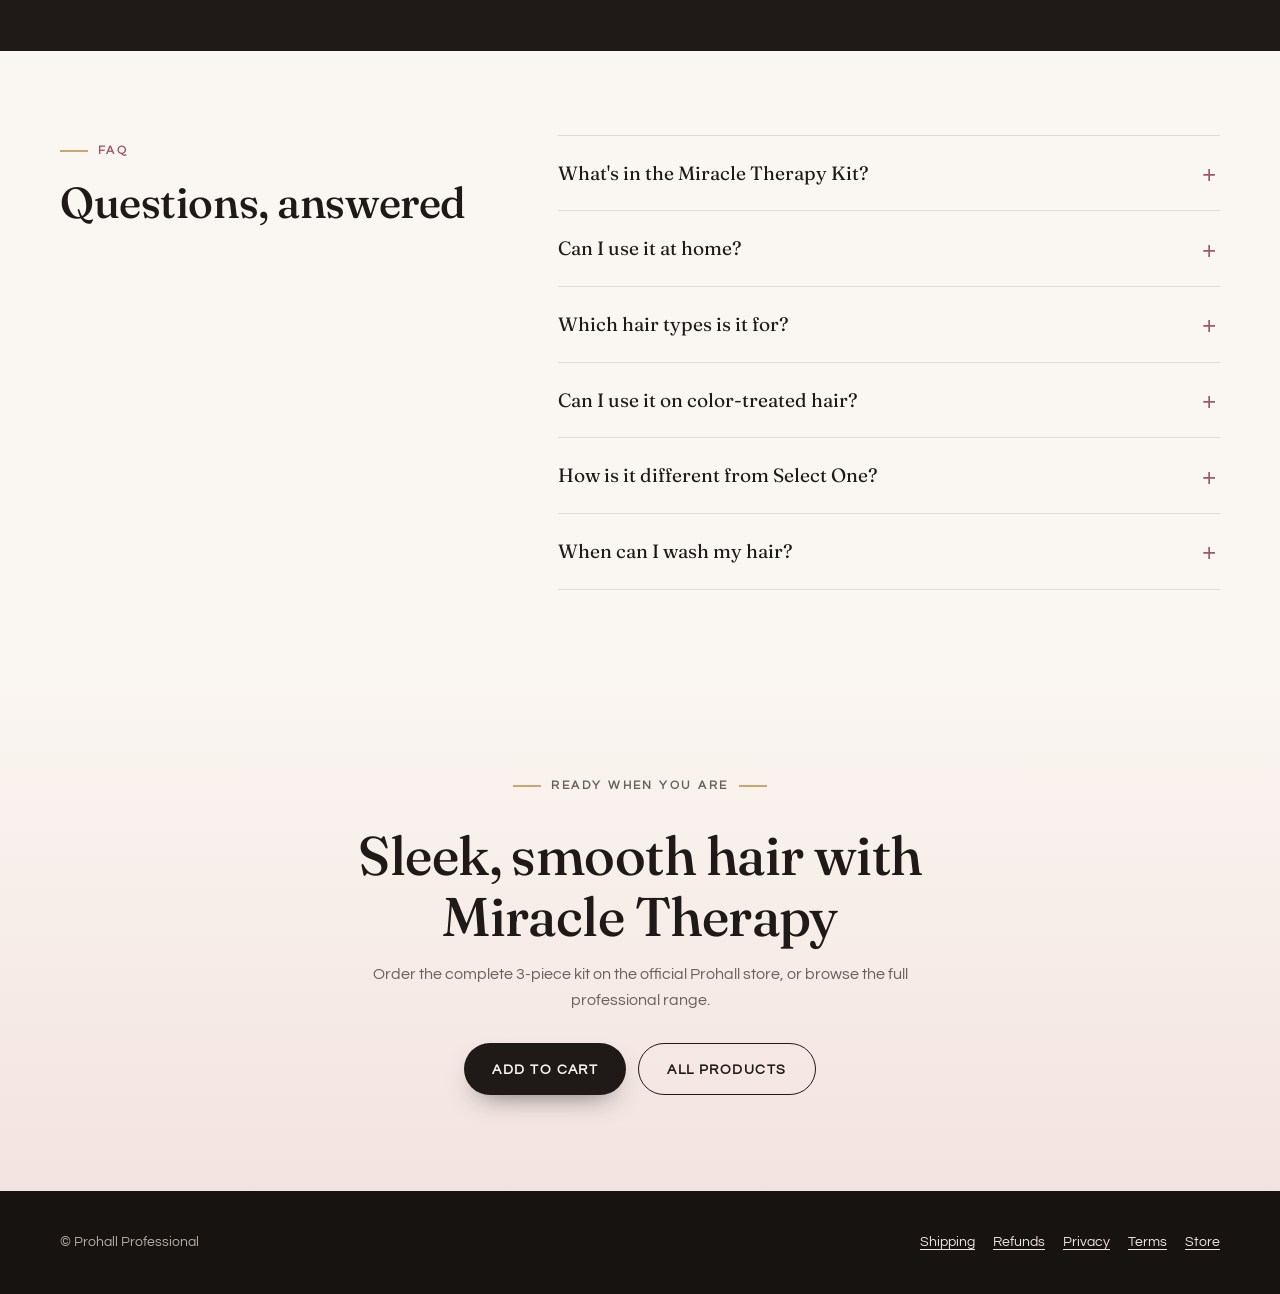
==== commit 72434c1b: "Add Meta Pixel and make every shop button add to cart - Meta Pixel 1762938528379464: PageView + View" ====
--- a/miracle-therapy/v1/b/index.html
+++ b/miracle-therapy/v1/b/index.html
@@ -13,8 +13,32 @@
   <link rel="preload" as="image" href="https://cdn.shopify.com/s/files/1/0581/4065/5793/files/av.png?v=1733241601&width=900">
   <link rel="stylesheet" href="../assets/styles.css">
   <link rel="stylesheet" href="../assets/styles-b.css">
+  <!-- Meta Pixel 1762938528379464: PageView + ViewContent on load, AddToCart on add-to-cart clicks.
+       Purchase is sent by Shopify's Meta integration at checkout, never from this page. -->
+  <script>
+  !function(f,b,e,v,n,t,s){if(f.fbq)return;n=f.fbq=function(){n.callMethod?
+  n.callMethod.apply(n,arguments):n.queue.push(arguments)};if(!f._fbq)f._fbq=n;
+  n.push=n;n.loaded=!0;n.version='2.0';n.queue=[];t=b.createElement(e);t.async=!0;
+  t.src=v;s=b.getElementsByTagName(e)[0];s.parentNode.insertBefore(t,s)}(window,
+  document,'script','https://connect.facebook.net/en_US/fbevents.js');
+  fbq('init', '1762938528379464');
+  fbq('track', 'PageView');
+  (function () {
+    var P = {"ids": ["44946754306225"], "prices": {"44946754306225": 159.99}, "value": 159.99, "name": "Prohall Miracle Therapy Kit", "page": "miracle-therapy-v1-b", "variant": "B"};
+    var base = { content_type: 'product', content_name: P.name, currency: 'USD', landing_page: P.page, landing_variant: P.variant };
+    fbq('track', 'ViewContent', Object.assign({ content_ids: P.ids, value: P.value }, base));
+    document.addEventListener('click', function (e) {
+      var a = e.target && e.target.closest ? e.target.closest('a[href*="/cart/"]') : null;
+      var m = a && a.getAttribute('href').match(/\/cart\/(\d+):(\d+)/);
+      if (!m) return;
+      var qty = Number(m[2]);
+      fbq('track', 'AddToCart', Object.assign({ content_ids: [m[1]], num_items: qty, value: (P.prices[m[1]] || P.value) * qty }, base));
+    }, true);
+  })();
+  </script>
 </head>
 <body class="b">
+  <noscript><img height="1" width="1" style="display:none" alt="" src="https://www.facebook.com/tr?id=1762938528379464&amp;ev=PageView&amp;noscript=1"></noscript>
   <a class="skip" href="#main">Skip to content</a>
 
   <div class="announce b-announce">Brazilian keratin kit · 3-piece system</div>
@@ -26,7 +50,7 @@
         <a class="hide-sm" href="#benefits">Benefits</a>
         <a class="hide-sm" href="#how-to-use">How to use</a>
         <a class="hide-sm" href="#faq">FAQ</a>
-        <a class="btn btn-primary" href="https://shop.prohall.ai/products/brazilian-keratin-hair-treatment-kit-straightening-blowout-formaldehyde-free-prohall-professional-miracle-therapy-17oz-keratina-queratina-alisador-para-el-pelo">Shop now</a>
+        <a class="btn btn-primary" href="https://shop.prohall.ai/cart/44946754306225:1">Add to cart</a>
       </nav>
     </div>
   </header>
@@ -44,8 +68,8 @@
           <span class="price-note">USD &middot; 3-piece kit · 16.9 oz treatment</span>
         </div>
         <div class="cta-row">
-          <a class="btn btn-primary" href="https://shop.prohall.ai/products/brazilian-keratin-hair-treatment-kit-straightening-blowout-formaldehyde-free-prohall-professional-miracle-therapy-17oz-keratina-queratina-alisador-para-el-pelo">
-            Shop Miracle Therapy
+          <a class="btn btn-primary" href="https://shop.prohall.ai/cart/44946754306225:1">
+            Add to cart &mdash; $159.99
             <svg viewBox="0 0 24 24" fill="none" stroke="currentColor" stroke-width="2" stroke-linecap="round" stroke-linejoin="round" aria-hidden="true"><path d="M5 12h14M13 6l6 6-6 6"/></svg>
           </a>
           <a class="btn btn-ghost" href="#how-to-use">See how to use it</a>
@@ -66,7 +90,7 @@
           <p class="eyebrow">Benefits</p>
           <h2 id="benefits-title">Salon-smooth straightening at home</h2>
           <p>Elevate your at-home straightening routine with a system that nurtures your hair while it smooths.</p>
-          <a class="btn btn-primary" href="https://shop.prohall.ai/products/brazilian-keratin-hair-treatment-kit-straightening-blowout-formaldehyde-free-prohall-professional-miracle-therapy-17oz-keratina-queratina-alisador-para-el-pelo">Shop Miracle Therapy</a>
+          <a class="btn btn-primary" href="https://shop.prohall.ai/cart/44946754306225:1">Add to cart</a>
         </div>
         <ol class="b-list">
             <li><h3>Sleek, straight results</h3><p>Exceptional straightening for effortlessly sleek, vibrant hair.</p></li>
@@ -189,8 +213,7 @@
             </li>
           </ul>
           <div class="cta-row">
-            <a class="btn btn-primary" href="https://shop.prohall.ai/cart/44946754306225:1">Buy now &mdash; $159.99</a>
-              <a class="btn btn-ghost" href="https://shop.prohall.ai/products/brazilian-keratin-hair-treatment-kit-straightening-blowout-formaldehyde-free-prohall-professional-miracle-therapy-17oz-keratina-queratina-alisador-para-el-pelo">View product page</a>
+            <a class="btn btn-primary" href="https://shop.prohall.ai/cart/44946754306225:1">Add to cart &mdash; $159.99</a>
           </div>
         </div>
       </div>
@@ -202,7 +225,6 @@
         <div>
           <p class="eyebrow">FAQ</p>
           <h2 id="faq-title">Questions, answered</h2>
-          <p style="color:var(--cocoa)">More help: see the <a href="https://shop.prohall.ai/products/brazilian-keratin-hair-treatment-kit-straightening-blowout-formaldehyde-free-prohall-professional-miracle-therapy-17oz-keratina-queratina-alisador-para-el-pelo">product page</a> on the Prohall store.</p>
         </div>
         <div class="faq">
             <details>
@@ -240,7 +262,7 @@
         <h2 id="final-title">Sleek, smooth hair with Miracle Therapy</h2>
         <p>Order the complete 3-piece kit on the official Prohall store, or browse the full professional range.</p>
         <div class="cta-row">
-          <a class="btn btn-primary" href="https://shop.prohall.ai/products/brazilian-keratin-hair-treatment-kit-straightening-blowout-formaldehyde-free-prohall-professional-miracle-therapy-17oz-keratina-queratina-alisador-para-el-pelo">Shop Miracle Therapy</a>
+          <a class="btn btn-primary" href="https://shop.prohall.ai/cart/44946754306225:1">Add to cart</a>
           <a class="btn btn-ghost" href="https://shop.prohall.ai/collections/all">All products</a>
         </div>
       </div>
@@ -262,7 +284,7 @@
 
   <div class="sticky-buy">
     <span class="s-name"><strong>Miracle Therapy</strong>$159.99 &middot; 3-piece kit</span>
-    <a class="btn btn-primary" href="https://shop.prohall.ai/products/brazilian-keratin-hair-treatment-kit-straightening-blowout-formaldehyde-free-prohall-professional-miracle-therapy-17oz-keratina-queratina-alisador-para-el-pelo">Shop now</a>
+    <a class="btn btn-primary" href="https://shop.prohall.ai/cart/44946754306225:1">Add to cart</a>
   </div>
 
   <!-- Split tracking: replace this tag with the EXACT one copied from
